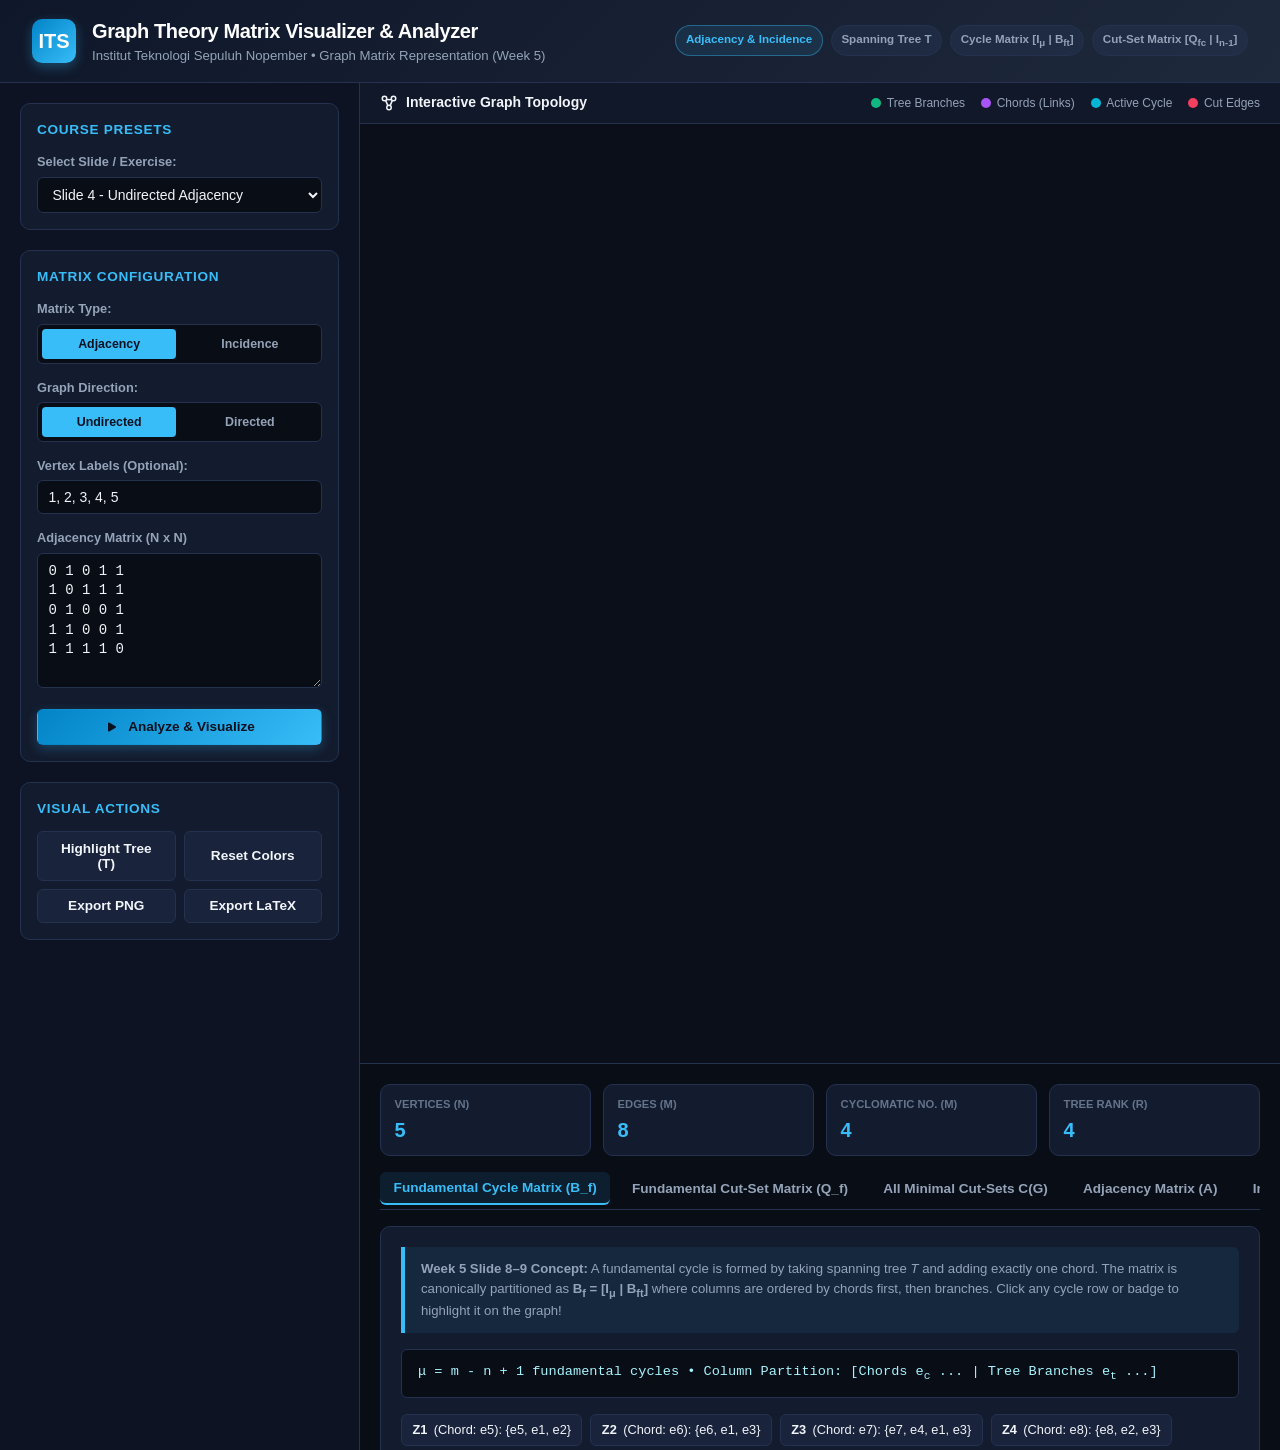
==== index.html @ 139d580d "Complete Graph Visualizer and Homework Solutions (Week 5)" ====
<!DOCTYPE html>
<html lang="en">
<head>
  <meta charset="UTF-8">
  <meta name="viewport" content="width=device-width, initial-scale=1.0">
  <title>Graph Theory Matrix Visualizer - ITS Week 5</title>
  <link rel="stylesheet" href="static/css/style.css">
  <script src="static/js/vis-network.min.js"></script>
</head>
<body>
  <header>
    <div class="brand-wrapper">
      <div class="brand-logo">ITS</div>
      <div class="brand-info">
        <h1>Graph Theory Matrix Visualizer & Analyzer</h1>
        <p>Institut Teknologi Sepuluh Nopember &bull; Graph Matrix Representation (Week 5)</p>
      </div>
    </div>
    <div class="header-badges">
      <span class="badge badge-primary">Adjacency & Incidence</span>
      <span class="badge">Spanning Tree T</span>
      <span class="badge">Cycle Matrix [I<sub>&mu;</sub> | B<sub>ft</sub>]</span>
      <span class="badge">Cut-Set Matrix [Q<sub>fc</sub> | I<sub>n-1</sub>]</span>
    </div>
  </header>

  <div class="app-container">
    <!-- Sidebar Inputs -->
    <aside class="sidebar">
      <div class="panel-section">
        <div class="panel-title">Course Presets</div>
        <div class="form-group">
          <label for="presetSelect">Select Slide / Exercise:</label>
          <select id="presetSelect">
            <option value="slide4_undirected">Slide 4 - Undirected Adjacency</option>
            <option value="slide4_directed">Slide 4 - Directed Adjacency</option>
            <option value="slide6_digraph">Slide 6 - Digraph Incidence Matrix</option>
            <option value="slide9_cycles">Slide 9 - Fundamental Cycles Example</option>
            <option value="slide10_cutsets">Slide 10 - Cut-Set Matrix G1</option>
            <option value="exercise1">Slide 12 - Exercise 1 (AI Service)</option>
            <option value="exercise2">Slide 13 - Exercise 2 (Data Centers)</option>
          </select>
        </div>
      </div>

      <div class="panel-section">
        <div class="panel-title">Matrix Configuration</div>
        
        <div class="form-group">
          <label>Matrix Type:</label>
          <div class="radio-pill-group">
            <div class="radio-pill">
              <input type="radio" id="typeAdj" name="matrixType" value="adj" checked>
              <label for="typeAdj">Adjacency</label>
            </div>
            <div class="radio-pill">
              <input type="radio" id="typeInc" name="matrixType" value="inc">
              <label for="typeInc">Incidence</label>
            </div>
          </div>
        </div>

        <div class="form-group">
          <label>Graph Direction:</label>
          <div class="radio-pill-group">
            <div class="radio-pill">
              <input type="radio" id="dirUndirected" name="graphDirected" value="false" checked>
              <label for="dirUndirected">Undirected</label>
            </div>
            <div class="radio-pill">
              <input type="radio" id="dirDirected" name="graphDirected" value="true">
              <label for="dirDirected">Directed</label>
            </div>
          </div>
        </div>

        <div class="form-group">
          <label for="vertexNamesInput">Vertex Labels (Optional):</label>
          <input type="text" id="vertexNamesInput" placeholder="v1, v2, v3, v4, v5" value="1, 2, 3, 4, 5">
        </div>

        <div class="form-group">
          <label id="matrixLabel" for="matrixInput">Adjacency Matrix (N x N):</label>
          <textarea id="matrixInput" rows="6" spellcheck="false" placeholder="0 1 0 1 1&#10;1 0 1 1 1&#10;0 1 0 0 1&#10;1 1 0 0 1&#10;1 1 1 1 0"></textarea>
        </div>

        <button id="btnAnalyze" class="btn btn-primary">
          <svg width="16" height="16" fill="currentColor" viewBox="0 0 16 16"><path d="m11.596 8.697-6.363 3.692c-.54.313-1.233-.066-1.233-.697V4.308c0-.63.692-1.01 1.233-.696l6.363 3.692a.802.802 0 0 1 0 1.393z"/></svg>
          Analyze & Visualize
        </button>
      </div>

      <div class="panel-section">
        <div class="panel-title">Visual Actions</div>
        <div class="btn-row" style="margin-bottom: 0.5rem;">
          <button id="btnToggleTree" class="btn btn-secondary">Highlight Tree (T)</button>
          <button id="btnResetView" class="btn btn-secondary">Reset Colors</button>
        </div>
        <div class="btn-row">
          <button id="btnExportPng" class="btn btn-secondary">Export PNG</button>
          <button id="btnExportLatex" class="btn btn-secondary">Export LaTeX</button>
        </div>
      </div>
    </aside>

    <!-- Main Workspace -->
    <main class="main-workspace">
      <!-- Network Visualization Area -->
      <section class="viz-section">
        <div class="viz-header">
          <div class="viz-title">
            <svg width="18" height="18" fill="none" stroke="currentColor" stroke-width="2" viewBox="0 0 24 24"><circle cx="6" cy="6" r="3"/><circle cx="18" cy="6" r="3"/><circle cx="12" cy="18" r="3"/><line x1="8.5" y1="7.5" x2="15.5" y2="7.5"/><line x1="7.5" y1="8.5" x2="10.5" y2="15.5"/><line x1="16.5" y1="8.5" x2="13.5" y2="15.5"/></svg>
            Interactive Graph Topology
          </div>
          <div class="viz-legend">
            <div class="legend-item"><span class="legend-color" style="background: #10b981;"></span> Tree Branches</div>
            <div class="legend-item"><span class="legend-color" style="background: #a855f7;"></span> Chords (Links)</div>
            <div class="legend-item"><span class="legend-color" style="background: #06b6d4;"></span> Active Cycle</div>
            <div class="legend-item"><span class="legend-color" style="background: #f43f5e;"></span> Cut Edges</div>
          </div>
        </div>

        <div class="network-canvas-wrapper">
          <div id="graphCanvas"></div>
        </div>
      </section>

      <!-- Analysis Results Area -->
      <section class="analysis-section">
        <!-- Top metrics bar -->
        <div class="metrics-bar">
          <div class="metric-card">
            <div class="metric-label">Vertices (n)</div>
            <div class="metric-val" id="metricNodes">0</div>
          </div>
          <div class="metric-card">
            <div class="metric-label">Edges (m)</div>
            <div class="metric-val" id="metricEdges">0</div>
          </div>
          <div class="metric-card">
            <div class="metric-label">Cyclomatic No. (&mu;)</div>
            <div class="metric-val" id="metricNullity">0</div>
          </div>
          <div class="metric-card">
            <div class="metric-label">Tree Rank (r)</div>
            <div class="metric-val" id="metricRank">0</div>
          </div>
        </div>

        <!-- Tab Navigation -->
        <div class="tabs-nav">
          <button class="tab-btn active" data-target="tabCycle">Fundamental Cycle Matrix (B_f)</button>
          <button class="tab-btn" data-target="tabCutset">Fundamental Cut-Set Matrix (Q_f)</button>
          <button class="tab-btn" data-target="tabAllCutsets">All Minimal Cut-Sets C(G)</button>
          <button class="tab-btn" data-target="tabAdjacency">Adjacency Matrix (A)</button>
          <button class="tab-btn" data-target="tabIncidence">Incidence Matrix (M)</button>
          <button class="tab-btn" data-target="tabExercises">Exercises Walkthrough</button>
        </div>

        <!-- Tab 1: Fundamental Cycle Matrix -->
        <div id="tabCycle" class="tab-pane active">
          <div class="info-banner">
            <strong>Week 5 Slide 8–9 Concept:</strong> A fundamental cycle is formed by taking spanning tree <em>T</em> and adding exactly one chord. 
            The matrix is canonically partitioned as <strong>B<sub>f</sub> = [I<sub>&mu;</sub> | B<sub>ft</sub>]</strong> where columns are ordered by chords first, then branches. Click any cycle row or badge to highlight it on the graph!
          </div>
          <div class="formula-box">&mu; = m - n + 1 fundamental cycles &bull; Column Partition: [Chords e<sub>c</sub> ... | Tree Branches e<sub>t</sub> ...]</div>
          <div class="list-badges" id="cycleBadges"></div>
          <div class="table-responsive" id="tableCycle"></div>
        </div>

        <!-- Tab 2: Fundamental Cut-Set Matrix -->
        <div id="tabCutset" class="tab-pane">
          <div class="info-banner">
            <strong>Week 5 Slide 10 Concept:</strong> Removing one branch from spanning tree <em>T</em> splits it into two components (V<sub>1</sub> and V<sub>2</sub>). The edges connecting V<sub>1</sub> and V<sub>2</sub> form a fundamental cut-set. 
            Canonical form: <strong>Q<sub>f</sub> = [Q<sub>fc</sub> | I<sub>n-1</sub>]</strong>. Orthogonality holds: <em>B<sub>f</sub> &bull; Q<sub>f</sub><sup>T</sup> &equiv; 0 (mod 2)</em>. Click a row to see the partition!
          </div>
          <div class="formula-box">Rank r = n - 1 fundamental cut-sets &bull; Orthogonality: Q<sub>fc</sub> = B<sub>ft</sub><sup>T</sup> (mod 2)</div>
          <div class="list-badges" id="cutsetBadges"></div>
          <div class="table-responsive" id="tableCutset"></div>
        </div>

        <!-- Tab 3: All Minimal Cut-Sets -->
        <div id="tabAllCutsets" class="tab-pane">
          <div class="info-banner">
            <strong>Week 5 Slide 10 Cut-Edge / Cut-Set Matrix C(G):</strong> Enumerates all minimal cuts whose removal disconnects the graph into two connected components (S and V\S). Matches exact slides example <em>c<sub>1</sub> ... c<sub>8</sub></em>.
          </div>
          <div class="list-badges" id="allCutsetsBadges"></div>
          <div class="table-responsive" id="tableAllCutsets"></div>
        </div>

        <!-- Tab 4: Adjacency Matrix -->
        <div id="tabAdjacency" class="tab-pane">
          <div class="info-banner">
            <strong>Adjacency Matrix A:</strong> A<sub>ij</sub> = 1 if an edge connects vertex <em>i</em> and vertex <em>j</em>, 0 otherwise (or weight w).
          </div>
          <div class="table-responsive" id="tableAdjacency"></div>
        </div>

        <!-- Tab 5: Incidence Matrix -->
        <div id="tabIncidence" class="tab-pane">
          <div class="info-banner">
            <strong>Incidence Matrix M:</strong> Rows represent vertices, columns represent edges. For digraphs: +1 when leaving, -1 when arriving.
          </div>
          <div class="table-responsive" id="tableIncidence"></div>
        </div>

        <!-- Tab 6: Exercises Walkthrough -->
        <div id="tabExercises" class="tab-pane">
          <div class="info-banner">
            <strong>Week 5 Slide 12 & 13 Exercises Complete Analytical Solutions</strong>
          </div>
          <div style="display: grid; grid-template-columns: 1fr 1fr; gap: 1.5rem;">
            <div style="background: #090d16; padding: 1rem; border-radius: var(--radius-sm); border: 1px solid var(--border-color);">
              <h3 style="color: var(--primary); margin-bottom: 0.5rem;">Slide 12: Exercise 1 (AI Service)</h3>
              <p style="font-size: 0.85rem; color: var(--text-secondary); margin-bottom: 0.75rem;">
                Architecture: A–B, B–C, B–E, C–D, C–E, D–E, D–F, E–F.<br>
                Components: A (Image Upload), B (Preprocessing), C (Object Detection), D (Tracking), E (Database), F (Dashboard).
              </p>
              <ul style="font-size: 0.85rem; padding-left: 1.25rem; line-height: 1.6; color: var(--text-secondary);">
                <li><strong>Degrees:</strong> deg(A)=1, deg(B)=3, deg(C)=3, deg(D)=3, deg(E)=4, deg(F)=2.</li>
                <li><strong>Q3:</strong> E (Database) connects directly with B, C, D, and F.</li>
                <li><strong>Q4:</strong> E has the highest number of direct connections (degree 4).</li>
                <li><strong>Q5:</strong> If link C–E is disabled, only C and E are affected directly (deg(C) drops to 2, deg(E) to 3).</li>
              </ul>
              <button class="btn btn-secondary" style="margin-top: 0.75rem;" onclick="loadPreset('exercise1')">Load Exercise 1 in Visualizer</button>
            </div>

            <div style="background: #090d16; padding: 1rem; border-radius: var(--radius-sm); border: 1px solid var(--border-color);">
              <h3 style="color: var(--primary); margin-bottom: 0.5rem;">Slide 13: Exercise 2 (Data Centers)</h3>
              <p style="font-size: 0.85rem; color: var(--text-secondary); margin-bottom: 0.75rem;">
                Vertices: V = {1, 2, 3, 4, 5}<br>
                Edges: E = {(1,2), (1,3), (2,3), (2,4), (3,5), (4,5)}
              </p>
              <ul style="font-size: 0.85rem; padding-left: 1.25rem; line-height: 1.6; color: var(--text-secondary);">
                <li><strong>Q1: Cut-Set Matrix:</strong> Graph has no single bridge cut-edge (edge connectivity &lambda;=2). All minimal cuts are size &ge; 2.</li>
                <li><strong>Q2: Critical Links:</strong> No single link failure disconnects any center. Minimal cuts isolating individual nodes are of size 2 (e.g. {(1,2),(1,3)} for node 1; {(2,4),(4,5)} for node 4; {(3,5),(4,5)} for node 5).</li>
                <li><strong>Q3: Proposed Links:</strong> Add link (1, 4) or (1, 5) to eliminate 2-edge bottlenecks and provide direct multi-path redundancy.</li>
              </ul>
              <button class="btn btn-secondary" style="margin-top: 0.75rem;" onclick="loadPreset('exercise2')">Load Exercise 2 in Visualizer</button>
            </div>
          </div>
        </div>
      </section>
    </main>
  </div>

  <!-- LaTeX Modal -->
  <div id="latexModal" class="modal">
    <div class="modal-content">
      <div class="modal-header">
        <h3 style="color: var(--primary);">Export LaTeX Matrix Code</h3>
        <button class="modal-close" onclick="closeLatexModal()">&times;</button>
      </div>
      <p style="font-size: 0.8rem; color: var(--text-secondary); margin-bottom: 0.75rem;">
        Copy and paste directly into your Overleaf / LaTeX assignment report:
      </p>
      <textarea id="latexOutput" rows="12" readonly style="font-size: 0.8rem;"></textarea>
      <button class="btn btn-primary" style="margin-top: 0.75rem;" onclick="navigator.clipboard.writeText(document.getElementById('latexOutput').value); alert('LaTeX code copied to clipboard!');">Copy to Clipboard</button>
    </div>
  </div>

  <script src="static/js/app.js"></script>
</body>
</html>
---- static/css/style.css ----
:root {
  --bg-dark: #0a0e17;
  --bg-card: #131b2e;
  --bg-card-hover: #19233c;
  --border-color: #24324f;
  --border-accent: #38bdf8;
  --text-primary: #f1f5f9;
  --text-secondary: #94a3b8;
  --text-muted: #64748b;
  --primary: #38bdf8;
  --primary-hover: #0ea5e9;
  --accent-tree: #10b981;
  --accent-chord: #a855f7;
  --accent-cut: #f43f5e;
  --accent-cycle: #06b6d4;
  --accent-gold: #f59e0b;
  --radius-sm: 6px;
  --radius-md: 10px;
  --radius-lg: 16px;
  --shadow-lg: 0 10px 25px -5px rgba(0, 0, 0, 0.5), 0 8px 10px -6px rgba(0, 0, 0, 0.4);
}

* {
  box-sizing: border-box;
  margin: 0;
  padding: 0;
}

body {
  font-family: -apple-system, BlinkMacSystemFont, "Segoe UI", Roboto, "Helvetica Neue", Arial, sans-serif;
  background-color: var(--bg-dark);
  color: var(--text-primary);
  line-height: 1.5;
  min-height: 100vh;
  display: flex;
  flex-direction: column;
}

header {
  background: linear-gradient(135deg, #0f172a 0%, #1e293b 100%);
  border-bottom: 1px solid var(--border-color);
  padding: 1rem 2rem;
  display: flex;
  justify-content: space-between;
  align-items: center;
  flex-wrap: wrap;
  gap: 1rem;
}

.brand-wrapper {
  display: flex;
  align-items: center;
  gap: 1rem;
}

.brand-logo {
  width: 44px;
  height: 44px;
  background: linear-gradient(135deg, #0284c7, #38bdf8);
  border-radius: var(--radius-md);
  display: flex;
  align-items: center;
  justify-content: center;
  font-weight: 800;
  font-size: 1.25rem;
  color: #fff;
  box-shadow: 0 4px 12px rgba(56, 189, 248, 0.3);
}

.brand-info h1 {
  font-size: 1.25rem;
  font-weight: 700;
  letter-spacing: -0.02em;
  color: #fff;
}

.brand-info p {
  font-size: 0.825rem;
  color: var(--text-secondary);
}

.header-badges {
  display: flex;
  gap: 0.5rem;
  flex-wrap: wrap;
}

.badge {
  font-size: 0.725rem;
  padding: 0.25rem 0.6rem;
  border-radius: 9999px;
  font-weight: 600;
  border: 1px solid var(--border-color);
  background: rgba(36, 50, 79, 0.5);
  color: var(--text-secondary);
}

.badge-primary {
  border-color: rgba(56, 189, 248, 0.4);
  background: rgba(56, 189, 248, 0.1);
  color: var(--primary);
}

.app-container {
  display: grid;
  grid-template-columns: 360px 1fr;
  flex: 1;
  overflow: hidden;
  height: calc(100vh - 73px);
}

@media (max-width: 1024px) {
  .app-container {
    grid-template-columns: 1fr;
    height: auto;
    overflow: auto;
  }
}

/* Sidebar Styles */
.sidebar {
  background-color: #0d1322;
  border-right: 1px solid var(--border-color);
  overflow-y: auto;
  padding: 1.25rem;
  display: flex;
  flex-direction: column;
  gap: 1.25rem;
}

.panel-section {
  background: var(--bg-card);
  border: 1px solid var(--border-color);
  border-radius: var(--radius-md);
  padding: 1rem;
}

.panel-title {
  font-size: 0.85rem;
  font-weight: 700;
  text-transform: uppercase;
  letter-spacing: 0.05em;
  color: var(--primary);
  margin-bottom: 0.75rem;
  display: flex;
  align-items: center;
  justify-content: space-between;
}

.form-group {
  margin-bottom: 0.85rem;
}

.form-group:last-child {
  margin-bottom: 0;
}

.form-group label {
  display: block;
  font-size: 0.8rem;
  font-weight: 600;
  color: var(--text-secondary);
  margin-bottom: 0.35rem;
}

select, textarea, input[type="text"] {
  width: 100%;
  background-color: #090d16;
  border: 1px solid var(--border-color);
  color: var(--text-primary);
  border-radius: var(--radius-sm);
  padding: 0.5rem 0.65rem;
  font-size: 0.875rem;
  font-family: inherit;
  transition: border-color 0.15s ease;
}

textarea {
  font-family: ui-monospace, SFMono-Regular, Menlo, Monaco, Consolas, "Liberation Mono", monospace;
  resize: vertical;
  min-height: 110px;
  line-height: 1.4;
}

select:focus, textarea:focus, input[type="text"]:focus {
  outline: none;
  border-color: var(--primary);
}

.radio-pill-group {
  display: grid;
  grid-template-columns: 1fr 1fr;
  gap: 0.4rem;
  background: #090d16;
  padding: 0.25rem;
  border-radius: var(--radius-sm);
  border: 1px solid var(--border-color);
}

.radio-pill {
  position: relative;
  text-align: center;
}

.radio-pill input {
  position: absolute;
  opacity: 0;
  cursor: pointer;
  height: 0;
  width: 0;
}

.radio-pill label {
  display: block;
  padding: 0.35rem 0.5rem;
  font-size: 0.775rem;
  font-weight: 600;
  border-radius: 4px;
  cursor: pointer;
  color: var(--text-secondary);
  transition: all 0.2s;
  margin-bottom: 0;
}

.radio-pill input:checked + label {
  background-color: var(--primary);
  color: #0b1120;
}

.btn-row {
  display: flex;
  gap: 0.5rem;
}

.btn {
  display: inline-flex;
  align-items: center;
  justify-content: center;
  gap: 0.5rem;
  font-size: 0.85rem;
  font-weight: 600;
  padding: 0.55rem 1rem;
  border-radius: var(--radius-sm);
  border: 1px solid transparent;
  cursor: pointer;
  transition: all 0.2s ease;
  width: 100%;
}

.btn-primary {
  background: linear-gradient(135deg, #0284c7 0%, #38bdf8 100%);
  color: #0b1120;
  font-weight: 700;
  box-shadow: 0 4px 12px rgba(56, 189, 248, 0.25);
}

.btn-primary:hover {
  background: linear-gradient(135deg, #0369a1 0%, #0ea5e9 100%);
}

.btn-secondary {
  background: #19233c;
  border-color: var(--border-color);
  color: var(--text-primary);
}

.btn-secondary:hover {
  background: #24324f;
}

/* Main Content Area */
.main-workspace {
  display: flex;
  flex-direction: column;
  height: 100%;
  overflow-y: auto;
  background-color: #090d16;
}

/* Visualization Panel */
.viz-section {
  position: relative;
  height: 48%;
  min-height: 380px;
  background-color: #0b0f19;
  border-bottom: 1px solid var(--border-color);
  display: flex;
  flex-direction: column;
}

.viz-header {
  padding: 0.6rem 1.25rem;
  background: rgba(19, 27, 46, 0.85);
  backdrop-filter: blur(8px);
  border-bottom: 1px solid var(--border-color);
  display: flex;
  justify-content: space-between;
  align-items: center;
  z-index: 10;
}

.viz-title {
  font-size: 0.875rem;
  font-weight: 700;
  display: flex;
  align-items: center;
  gap: 0.5rem;
}

.viz-legend {
  display: flex;
  gap: 1rem;
  font-size: 0.75rem;
  color: var(--text-secondary);
}

.legend-item {
  display: flex;
  align-items: center;
  gap: 0.35rem;
}

.legend-color {
  width: 10px;
  height: 10px;
  border-radius: 50%;
}

.network-canvas-wrapper {
  flex: 1;
  position: relative;
  width: 100%;
  height: 100%;
}

#graphCanvas {
  width: 100%;
  height: 100%;
}

.canvas-controls {
  position: absolute;
  bottom: 15px;
  right: 15px;
  display: flex;
  gap: 0.35rem;
  z-index: 10;
}

.ctrl-btn {
  background: rgba(19, 27, 46, 0.9);
  border: 1px solid var(--border-color);
  color: var(--text-primary);
  width: 32px;
  height: 32px;
  border-radius: var(--radius-sm);
  display: flex;
  align-items: center;
  justify-content: center;
  cursor: pointer;
  font-size: 0.9rem;
  transition: all 0.2s;
}

.ctrl-btn:hover {
  background: var(--primary);
  color: #0b1120;
}

/* Results & Analysis Tabs Section */
.analysis-section {
  flex: 1;
  padding: 1.25rem;
  display: flex;
  flex-direction: column;
  gap: 1rem;
}

.metrics-bar {
  display: grid;
  grid-template-columns: repeat(auto-fit, minmax(130px, 1fr));
  gap: 0.75rem;
}

.metric-card {
  background: var(--bg-card);
  border: 1px solid var(--border-color);
  border-radius: var(--radius-md);
  padding: 0.65rem 0.85rem;
}

.metric-label {
  font-size: 0.7rem;
  font-weight: 600;
  color: var(--text-muted);
  text-transform: uppercase;
}

.metric-val {
  font-size: 1.25rem;
  font-weight: 700;
  color: var(--primary);
  margin-top: 0.15rem;
}

.tabs-nav {
  display: flex;
  gap: 0.5rem;
  border-bottom: 1px solid var(--border-color);
  padding-bottom: 0.25rem;
  overflow-x: auto;
}

.tab-btn {
  background: transparent;
  border: none;
  color: var(--text-secondary);
  font-size: 0.85rem;
  font-weight: 600;
  padding: 0.5rem 0.85rem;
  border-radius: var(--radius-sm);
  cursor: pointer;
  transition: all 0.2s ease;
  white-space: nowrap;
}

.tab-btn:hover {
  color: var(--text-primary);
  background: rgba(255, 255, 255, 0.05);
}

.tab-btn.active {
  color: var(--primary);
  background: rgba(56, 189, 248, 0.1);
  border-bottom: 2px solid var(--primary);
}

.tab-pane {
  display: none;
  background: var(--bg-card);
  border: 1px solid var(--border-color);
  border-radius: var(--radius-md);
  padding: 1.25rem;
}

.tab-pane.active {
  display: block;
}

/* Matrix Table Styling */
.table-responsive {
  overflow-x: auto;
  margin: 1rem 0;
  border-radius: var(--radius-sm);
  border: 1px solid var(--border-color);
}

.matrix-table {
  width: 100%;
  border-collapse: collapse;
  font-family: ui-monospace, SFMono-Regular, Menlo, Monaco, Consolas, monospace;
  font-size: 0.825rem;
  text-align: center;
}

.matrix-table th, .matrix-table td {
  padding: 0.5rem 0.75rem;
  border: 1px solid var(--border-color);
}

.matrix-table th {
  background-color: #0b1120;
  color: var(--text-secondary);
  font-weight: 700;
}

.matrix-table th.row-header {
  background-color: #0e1629;
  color: var(--primary);
  font-weight: 700;
  text-align: left;
}

.matrix-table td.val-1 {
  background-color: rgba(56, 189, 248, 0.15);
  color: #38bdf8;
  font-weight: 700;
}

.matrix-table td.val-neg1 {
  background-color: rgba(244, 63, 94, 0.15);
  color: #f43f5e;
  font-weight: 700;
}

.matrix-table td.val-0 {
  color: var(--text-muted);
}

.interactive-row {
  cursor: pointer;
  transition: background-color 0.15s ease;
}

.interactive-row:hover {
  background-color: rgba(56, 189, 248, 0.1) !important;
}

.interactive-row.highlighted {
  background-color: rgba(16, 185, 129, 0.2) !important;
  outline: 1px solid var(--accent-tree);
}

.info-banner {
  background: rgba(56, 189, 248, 0.08);
  border-left: 4px solid var(--primary);
  padding: 0.75rem 1rem;
  border-radius: 0 var(--radius-sm) var(--radius-sm) 0;
  font-size: 0.825rem;
  color: var(--text-secondary);
  margin-bottom: 1rem;
}

.formula-box {
  background: #090d16;
  border: 1px solid var(--border-color);
  padding: 0.75rem 1rem;
  border-radius: var(--radius-sm);
  font-family: ui-monospace, monospace;
  font-size: 0.85rem;
  color: #a5f3fc;
  margin: 0.5rem 0 1rem;
}

.list-badges {
  display: flex;
  flex-wrap: wrap;
  gap: 0.5rem;
  margin: 0.75rem 0;
}

.list-item-badge {
  background: #19233c;
  border: 1px solid var(--border-color);
  padding: 0.35rem 0.65rem;
  border-radius: var(--radius-sm);
  font-size: 0.8rem;
  cursor: pointer;
  display: flex;
  align-items: center;
  gap: 0.4rem;
  transition: all 0.2s;
}

.list-item-badge:hover {
  border-color: var(--primary);
  background: #24324f;
}

.list-item-badge.active-badge {
  background: rgba(6, 182, 212, 0.2);
  border-color: var(--accent-cycle);
  color: #67e8f9;
}

.modal {
  display: none;
  position: fixed;
  z-index: 1000;
  left: 0;
  top: 0;
  width: 100%;
  height: 100%;
  background: rgba(0, 0, 0, 0.75);
  backdrop-filter: blur(4px);
  align-items: center;
  justify-content: center;
}

.modal.open {
  display: flex;
}

.modal-content {
  background: var(--bg-card);
  border: 1px solid var(--border-color);
  border-radius: var(--radius-md);
  padding: 1.5rem;
  max-width: 600px;
  width: 90%;
  max-height: 85vh;
  overflow-y: auto;
  box-shadow: var(--shadow-lg);
}

.modal-header {
  display: flex;
  justify-content: space-between;
  align-items: center;
  margin-bottom: 1rem;
}

.modal-close {
  background: none;
  border: none;
  color: var(--text-muted);
  font-size: 1.5rem;
  cursor: pointer;
}
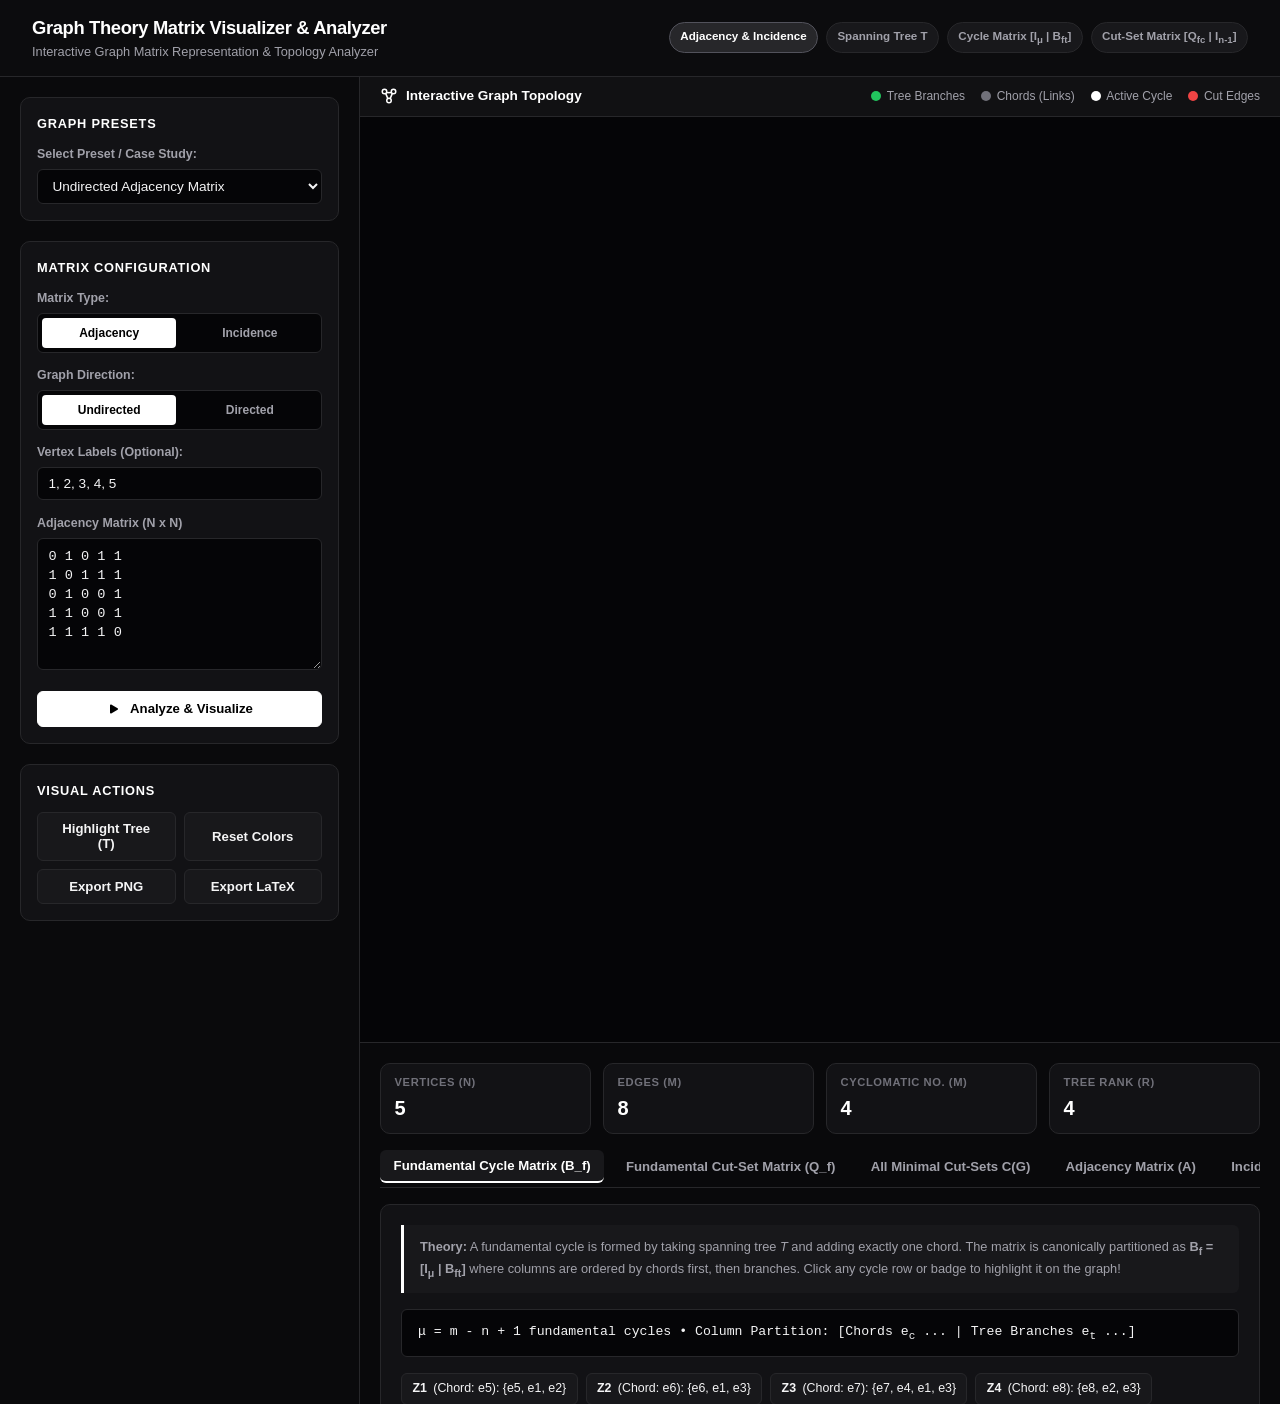
==== commit 0a4cb143: "Update theme to pure black monochrome and remove university branding" ====
--- a/index.html
+++ b/index.html
@@ -3,17 +3,16 @@
 <head>
   <meta charset="UTF-8">
   <meta name="viewport" content="width=device-width, initial-scale=1.0">
-  <title>Graph Theory Matrix Visualizer - ITS Week 5</title>
+  <title>Graph Theory Matrix Visualizer</title>
   <link rel="stylesheet" href="static/css/style.css">
   <script src="static/js/vis-network.min.js"></script>
 </head>
 <body>
   <header>
     <div class="brand-wrapper">
-      <div class="brand-logo">ITS</div>
       <div class="brand-info">
         <h1>Graph Theory Matrix Visualizer & Analyzer</h1>
-        <p>Institut Teknologi Sepuluh Nopember &bull; Graph Matrix Representation (Week 5)</p>
+        <p>Interactive Graph Matrix Representation & Topology Analyzer</p>
       </div>
     </div>
     <div class="header-badges">
@@ -28,17 +27,17 @@
     <!-- Sidebar Inputs -->
     <aside class="sidebar">
       <div class="panel-section">
-        <div class="panel-title">Course Presets</div>
-        <div class="form-group">
-          <label for="presetSelect">Select Slide / Exercise:</label>
+        <div class="panel-title">Graph Presets</div>
+        <div class="form-group">
+          <label for="presetSelect">Select Preset / Case Study:</label>
           <select id="presetSelect">
-            <option value="slide4_undirected">Slide 4 - Undirected Adjacency</option>
-            <option value="slide4_directed">Slide 4 - Directed Adjacency</option>
-            <option value="slide6_digraph">Slide 6 - Digraph Incidence Matrix</option>
-            <option value="slide9_cycles">Slide 9 - Fundamental Cycles Example</option>
-            <option value="slide10_cutsets">Slide 10 - Cut-Set Matrix G1</option>
-            <option value="exercise1">Slide 12 - Exercise 1 (AI Service)</option>
-            <option value="exercise2">Slide 13 - Exercise 2 (Data Centers)</option>
+            <option value="slide4_undirected">Undirected Adjacency Matrix</option>
+            <option value="slide4_directed">Directed Adjacency Matrix</option>
+            <option value="slide6_digraph">Digraph Incidence Matrix</option>
+            <option value="slide9_cycles">Fundamental Cycles Model</option>
+            <option value="slide10_cutsets">Cut-Set Matrix G1 Model</option>
+            <option value="exercise1">Case Study 1: AI Service Architecture</option>
+            <option value="exercise2">Case Study 2: Data Centers Network</option>
           </select>
         </div>
       </div>
@@ -113,10 +112,10 @@
             Interactive Graph Topology
           </div>
           <div class="viz-legend">
-            <div class="legend-item"><span class="legend-color" style="background: #10b981;"></span> Tree Branches</div>
-            <div class="legend-item"><span class="legend-color" style="background: #a855f7;"></span> Chords (Links)</div>
-            <div class="legend-item"><span class="legend-color" style="background: #06b6d4;"></span> Active Cycle</div>
-            <div class="legend-item"><span class="legend-color" style="background: #f43f5e;"></span> Cut Edges</div>
+            <div class="legend-item"><span class="legend-color" style="background: #22c55e;"></span> Tree Branches</div>
+            <div class="legend-item"><span class="legend-color" style="background: #71717a;"></span> Chords (Links)</div>
+            <div class="legend-item"><span class="legend-color" style="background: #ffffff;"></span> Active Cycle</div>
+            <div class="legend-item"><span class="legend-color" style="background: #ef4444;"></span> Cut Edges</div>
           </div>
         </div>
 
@@ -154,13 +153,13 @@
           <button class="tab-btn" data-target="tabAllCutsets">All Minimal Cut-Sets C(G)</button>
           <button class="tab-btn" data-target="tabAdjacency">Adjacency Matrix (A)</button>
           <button class="tab-btn" data-target="tabIncidence">Incidence Matrix (M)</button>
-          <button class="tab-btn" data-target="tabExercises">Exercises Walkthrough</button>
+          <button class="tab-btn" data-target="tabExercises">Case Studies Walkthrough</button>
         </div>
 
         <!-- Tab 1: Fundamental Cycle Matrix -->
         <div id="tabCycle" class="tab-pane active">
           <div class="info-banner">
-            <strong>Week 5 Slide 8–9 Concept:</strong> A fundamental cycle is formed by taking spanning tree <em>T</em> and adding exactly one chord. 
+            <strong>Theory:</strong> A fundamental cycle is formed by taking spanning tree <em>T</em> and adding exactly one chord. 
             The matrix is canonically partitioned as <strong>B<sub>f</sub> = [I<sub>&mu;</sub> | B<sub>ft</sub>]</strong> where columns are ordered by chords first, then branches. Click any cycle row or badge to highlight it on the graph!
           </div>
           <div class="formula-box">&mu; = m - n + 1 fundamental cycles &bull; Column Partition: [Chords e<sub>c</sub> ... | Tree Branches e<sub>t</sub> ...]</div>
@@ -171,7 +170,7 @@
         <!-- Tab 2: Fundamental Cut-Set Matrix -->
         <div id="tabCutset" class="tab-pane">
           <div class="info-banner">
-            <strong>Week 5 Slide 10 Concept:</strong> Removing one branch from spanning tree <em>T</em> splits it into two components (V<sub>1</sub> and V<sub>2</sub>). The edges connecting V<sub>1</sub> and V<sub>2</sub> form a fundamental cut-set. 
+            <strong>Theory:</strong> Removing one branch from spanning tree <em>T</em> splits it into two components (V<sub>1</sub> and V<sub>2</sub>). The edges connecting V<sub>1</sub> and V<sub>2</sub> form a fundamental cut-set. 
             Canonical form: <strong>Q<sub>f</sub> = [Q<sub>fc</sub> | I<sub>n-1</sub>]</strong>. Orthogonality holds: <em>B<sub>f</sub> &bull; Q<sub>f</sub><sup>T</sup> &equiv; 0 (mod 2)</em>. Click a row to see the partition!
           </div>
           <div class="formula-box">Rank r = n - 1 fundamental cut-sets &bull; Orthogonality: Q<sub>fc</sub> = B<sub>ft</sub><sup>T</sup> (mod 2)</div>
@@ -182,7 +181,7 @@
         <!-- Tab 3: All Minimal Cut-Sets -->
         <div id="tabAllCutsets" class="tab-pane">
           <div class="info-banner">
-            <strong>Week 5 Slide 10 Cut-Edge / Cut-Set Matrix C(G):</strong> Enumerates all minimal cuts whose removal disconnects the graph into two connected components (S and V\S). Matches exact slides example <em>c<sub>1</sub> ... c<sub>8</sub></em>.
+            <strong>Cut-Edge / Cut-Set Matrix C(G):</strong> Enumerates all minimal cuts whose removal disconnects the graph into two connected components (S and V\S). Matches standard cut-sets <em>c<sub>1</sub> ... c<sub>8</sub></em>.
           </div>
           <div class="list-badges" id="allCutsetsBadges"></div>
           <div class="table-responsive" id="tableAllCutsets"></div>
@@ -207,36 +206,36 @@
         <!-- Tab 6: Exercises Walkthrough -->
         <div id="tabExercises" class="tab-pane">
           <div class="info-banner">
-            <strong>Week 5 Slide 12 & 13 Exercises Complete Analytical Solutions</strong>
+            <strong>Analytical Graph Topology Case Studies Solutions</strong>
           </div>
           <div style="display: grid; grid-template-columns: 1fr 1fr; gap: 1.5rem;">
-            <div style="background: #090d16; padding: 1rem; border-radius: var(--radius-sm); border: 1px solid var(--border-color);">
-              <h3 style="color: var(--primary); margin-bottom: 0.5rem;">Slide 12: Exercise 1 (AI Service)</h3>
-              <p style="font-size: 0.85rem; color: var(--text-secondary); margin-bottom: 0.75rem;">
+            <div style="background: var(--bg-input); padding: 1rem; border-radius: var(--radius-sm); border: 1px solid var(--border-color);">
+              <h3 style="color: #ffffff; margin-bottom: 0.5rem;">Case Study 1: AI Service Architecture</h3>
+              <p style="font-size: 0.825rem; color: var(--text-secondary); margin-bottom: 0.75rem;">
                 Architecture: A–B, B–C, B–E, C–D, C–E, D–E, D–F, E–F.<br>
                 Components: A (Image Upload), B (Preprocessing), C (Object Detection), D (Tracking), E (Database), F (Dashboard).
               </p>
-              <ul style="font-size: 0.85rem; padding-left: 1.25rem; line-height: 1.6; color: var(--text-secondary);">
+              <ul style="font-size: 0.825rem; padding-left: 1.25rem; line-height: 1.6; color: var(--text-secondary);">
                 <li><strong>Degrees:</strong> deg(A)=1, deg(B)=3, deg(C)=3, deg(D)=3, deg(E)=4, deg(F)=2.</li>
-                <li><strong>Q3:</strong> E (Database) connects directly with B, C, D, and F.</li>
-                <li><strong>Q4:</strong> E has the highest number of direct connections (degree 4).</li>
-                <li><strong>Q5:</strong> If link C–E is disabled, only C and E are affected directly (deg(C) drops to 2, deg(E) to 3).</li>
+                <li><strong>Direct Connections:</strong> E (Database) connects directly with B, C, D, and F.</li>
+                <li><strong>Max Degree:</strong> E has the highest number of direct connections (degree 4).</li>
+                <li><strong>Failure Impact:</strong> If link C–E is disabled, only C and E are affected directly (deg(C) drops to 2, deg(E) to 3).</li>
               </ul>
-              <button class="btn btn-secondary" style="margin-top: 0.75rem;" onclick="loadPreset('exercise1')">Load Exercise 1 in Visualizer</button>
-            </div>
-
-            <div style="background: #090d16; padding: 1rem; border-radius: var(--radius-sm); border: 1px solid var(--border-color);">
-              <h3 style="color: var(--primary); margin-bottom: 0.5rem;">Slide 13: Exercise 2 (Data Centers)</h3>
-              <p style="font-size: 0.85rem; color: var(--text-secondary); margin-bottom: 0.75rem;">
+              <button class="btn btn-secondary" style="margin-top: 0.75rem;" onclick="loadPreset('exercise1')">Load Case Study 1 in Visualizer</button>
+            </div>
+
+            <div style="background: var(--bg-input); padding: 1rem; border-radius: var(--radius-sm); border: 1px solid var(--border-color);">
+              <h3 style="color: #ffffff; margin-bottom: 0.5rem;">Case Study 2: Data Centers Network</h3>
+              <p style="font-size: 0.825rem; color: var(--text-secondary); margin-bottom: 0.75rem;">
                 Vertices: V = {1, 2, 3, 4, 5}<br>
                 Edges: E = {(1,2), (1,3), (2,3), (2,4), (3,5), (4,5)}
               </p>
-              <ul style="font-size: 0.85rem; padding-left: 1.25rem; line-height: 1.6; color: var(--text-secondary);">
-                <li><strong>Q1: Cut-Set Matrix:</strong> Graph has no single bridge cut-edge (edge connectivity &lambda;=2). All minimal cuts are size &ge; 2.</li>
-                <li><strong>Q2: Critical Links:</strong> No single link failure disconnects any center. Minimal cuts isolating individual nodes are of size 2 (e.g. {(1,2),(1,3)} for node 1; {(2,4),(4,5)} for node 4; {(3,5),(4,5)} for node 5).</li>
-                <li><strong>Q3: Proposed Links:</strong> Add link (1, 4) or (1, 5) to eliminate 2-edge bottlenecks and provide direct multi-path redundancy.</li>
+              <ul style="font-size: 0.825rem; padding-left: 1.25rem; line-height: 1.6; color: var(--text-secondary);">
+                <li><strong>Cut-Set Matrix:</strong> Graph has no single bridge cut-edge (edge connectivity &lambda;=2). All minimal cuts are size &ge; 2.</li>
+                <li><strong>Critical Links:</strong> No single link failure disconnects any center. Minimal cuts isolating individual nodes are of size 2 (e.g. {(1,2),(1,3)} for node 1; {(2,4),(4,5)} for node 4; {(3,5),(4,5)} for node 5).</li>
+                <li><strong>Proposed Links:</strong> Add link (1, 4) or (1, 5) to eliminate 2-edge bottlenecks and provide direct multi-path redundancy.</li>
               </ul>
-              <button class="btn btn-secondary" style="margin-top: 0.75rem;" onclick="loadPreset('exercise2')">Load Exercise 2 in Visualizer</button>
+              <button class="btn btn-secondary" style="margin-top: 0.75rem;" onclick="loadPreset('exercise2')">Load Case Study 2 in Visualizer</button>
             </div>
           </div>
         </div>
@@ -248,11 +247,11 @@
   <div id="latexModal" class="modal">
     <div class="modal-content">
       <div class="modal-header">
-        <h3 style="color: var(--primary);">Export LaTeX Matrix Code</h3>
+        <h3 style="color: #ffffff;">Export LaTeX Matrix Code</h3>
         <button class="modal-close" onclick="closeLatexModal()">&times;</button>
       </div>
       <p style="font-size: 0.8rem; color: var(--text-secondary); margin-bottom: 0.75rem;">
-        Copy and paste directly into your Overleaf / LaTeX assignment report:
+        Copy and paste directly into your report:
       </p>
       <textarea id="latexOutput" rows="12" readonly style="font-size: 0.8rem;"></textarea>
       <button class="btn btn-primary" style="margin-top: 0.75rem;" onclick="navigator.clipboard.writeText(document.getElementById('latexOutput').value); alert('LaTeX code copied to clipboard!');">Copy to Clipboard</button>
--- a/static/css/style.css
+++ b/static/css/style.css
@@ -1,23 +1,26 @@
 :root {
-  --bg-dark: #0a0e17;
-  --bg-card: #131b2e;
-  --bg-card-hover: #19233c;
-  --border-color: #24324f;
-  --border-accent: #38bdf8;
-  --text-primary: #f1f5f9;
-  --text-secondary: #94a3b8;
-  --text-muted: #64748b;
-  --primary: #38bdf8;
-  --primary-hover: #0ea5e9;
-  --accent-tree: #10b981;
-  --accent-chord: #a855f7;
-  --accent-cut: #f43f5e;
-  --accent-cycle: #06b6d4;
-  --accent-gold: #f59e0b;
+  --bg-dark: #000000;
+  --bg-workspace: #09090b;
+  --bg-card: #121215;
+  --bg-card-hover: #18181b;
+  --bg-input: #050507;
+  --border-color: #27272a;
+  --border-subtle: #1e1e22;
+  --border-accent: #52525b;
+  --text-primary: #f4f4f5;
+  --text-secondary: #a1a1aa;
+  --text-muted: #71717a;
+  --primary: #ffffff;
+  --primary-hover: #e4e4e7;
+  --primary-text: #000000;
+  --accent-tree: #22c55e;
+  --accent-chord: #a1a1aa;
+  --accent-cut: #ef4444;
+  --accent-cycle: #e4e4e7;
   --radius-sm: 6px;
   --radius-md: 10px;
-  --radius-lg: 16px;
-  --shadow-lg: 0 10px 25px -5px rgba(0, 0, 0, 0.5), 0 8px 10px -6px rgba(0, 0, 0, 0.4);
+  --radius-lg: 14px;
+  --shadow-lg: 0 10px 30px rgba(0, 0, 0, 0.8);
 }
 
 * {
@@ -37,9 +40,9 @@
 }
 
 header {
-  background: linear-gradient(135deg, #0f172a 0%, #1e293b 100%);
+  background-color: #0c0c0e;
   border-bottom: 1px solid var(--border-color);
-  padding: 1rem 2rem;
+  padding: 0.9rem 2rem;
   display: flex;
   justify-content: space-between;
   align-items: center;
@@ -50,32 +53,18 @@
 .brand-wrapper {
   display: flex;
   align-items: center;
-  gap: 1rem;
-}
-
-.brand-logo {
-  width: 44px;
-  height: 44px;
-  background: linear-gradient(135deg, #0284c7, #38bdf8);
-  border-radius: var(--radius-md);
-  display: flex;
-  align-items: center;
-  justify-content: center;
-  font-weight: 800;
-  font-size: 1.25rem;
-  color: #fff;
-  box-shadow: 0 4px 12px rgba(56, 189, 248, 0.3);
+  gap: 0.75rem;
 }
 
 .brand-info h1 {
-  font-size: 1.25rem;
+  font-size: 1.15rem;
   font-weight: 700;
   letter-spacing: -0.02em;
-  color: #fff;
+  color: #ffffff;
 }
 
 .brand-info p {
-  font-size: 0.825rem;
+  font-size: 0.8rem;
   color: var(--text-secondary);
 }
 
@@ -87,18 +76,18 @@
 
 .badge {
   font-size: 0.725rem;
-  padding: 0.25rem 0.6rem;
+  padding: 0.25rem 0.65rem;
   border-radius: 9999px;
   font-weight: 600;
   border: 1px solid var(--border-color);
-  background: rgba(36, 50, 79, 0.5);
+  background: #18181b;
   color: var(--text-secondary);
 }
 
 .badge-primary {
-  border-color: rgba(56, 189, 248, 0.4);
-  background: rgba(56, 189, 248, 0.1);
-  color: var(--primary);
+  border-color: #52525b;
+  background: #27272a;
+  color: #ffffff;
 }
 
 .app-container {
@@ -106,7 +95,7 @@
   grid-template-columns: 360px 1fr;
   flex: 1;
   overflow: hidden;
-  height: calc(100vh - 73px);
+  height: calc(100vh - 67px);
 }
 
 @media (max-width: 1024px) {
@@ -119,7 +108,7 @@
 
 /* Sidebar Styles */
 .sidebar {
-  background-color: #0d1322;
+  background-color: #0a0a0c;
   border-right: 1px solid var(--border-color);
   overflow-y: auto;
   padding: 1.25rem;
@@ -136,11 +125,11 @@
 }
 
 .panel-title {
-  font-size: 0.85rem;
+  font-size: 0.8rem;
   font-weight: 700;
   text-transform: uppercase;
-  letter-spacing: 0.05em;
-  color: var(--primary);
+  letter-spacing: 0.06em;
+  color: #ffffff;
   margin-bottom: 0.75rem;
   display: flex;
   align-items: center;
@@ -157,7 +146,7 @@
 
 .form-group label {
   display: block;
-  font-size: 0.8rem;
+  font-size: 0.775rem;
   font-weight: 600;
   color: var(--text-secondary);
   margin-bottom: 0.35rem;
@@ -165,14 +154,14 @@
 
 select, textarea, input[type="text"] {
   width: 100%;
-  background-color: #090d16;
+  background-color: var(--bg-input);
   border: 1px solid var(--border-color);
   color: var(--text-primary);
   border-radius: var(--radius-sm);
   padding: 0.5rem 0.65rem;
-  font-size: 0.875rem;
+  font-size: 0.85rem;
   font-family: inherit;
-  transition: border-color 0.15s ease;
+  transition: border-color 0.15s ease, background-color 0.15s ease;
 }
 
 textarea {
@@ -184,14 +173,14 @@
 
 select:focus, textarea:focus, input[type="text"]:focus {
   outline: none;
-  border-color: var(--primary);
+  border-color: #ffffff;
 }
 
 .radio-pill-group {
   display: grid;
   grid-template-columns: 1fr 1fr;
   gap: 0.4rem;
-  background: #090d16;
+  background: var(--bg-input);
   padding: 0.25rem;
   border-radius: var(--radius-sm);
   border: 1px solid var(--border-color);
@@ -213,18 +202,19 @@
 .radio-pill label {
   display: block;
   padding: 0.35rem 0.5rem;
-  font-size: 0.775rem;
+  font-size: 0.75rem;
   font-weight: 600;
   border-radius: 4px;
   cursor: pointer;
   color: var(--text-secondary);
-  transition: all 0.2s;
+  transition: all 0.15s ease;
   margin-bottom: 0;
 }
 
 .radio-pill input:checked + label {
-  background-color: var(--primary);
-  color: #0b1120;
+  background-color: #ffffff;
+  color: #000000;
+  font-weight: 700;
 }
 
 .btn-row {
@@ -237,35 +227,43 @@
   align-items: center;
   justify-content: center;
   gap: 0.5rem;
-  font-size: 0.85rem;
+  font-size: 0.825rem;
   font-weight: 600;
   padding: 0.55rem 1rem;
   border-radius: var(--radius-sm);
   border: 1px solid transparent;
   cursor: pointer;
-  transition: all 0.2s ease;
+  transition: all 0.15s ease;
   width: 100%;
 }
 
 .btn-primary {
-  background: linear-gradient(135deg, #0284c7 0%, #38bdf8 100%);
-  color: #0b1120;
-  font-weight: 700;
-  box-shadow: 0 4px 12px rgba(56, 189, 248, 0.25);
+  background: #ffffff;
+  color: #000000;
+  font-weight: 700;
+  border: 1px solid #ffffff;
 }
 
 .btn-primary:hover {
-  background: linear-gradient(135deg, #0369a1 0%, #0ea5e9 100%);
+  background: #e4e4e7;
+  border-color: #e4e4e7;
 }
 
 .btn-secondary {
-  background: #19233c;
+  background: #18181b;
   border-color: var(--border-color);
   color: var(--text-primary);
 }
 
 .btn-secondary:hover {
-  background: #24324f;
+  background: #27272a;
+  border-color: #3f3f46;
+}
+
+.btn-active {
+  background: #27272a !important;
+  border-color: #ffffff !important;
+  color: #ffffff !important;
 }
 
 /* Main Content Area */
@@ -274,7 +272,7 @@
   flex-direction: column;
   height: 100%;
   overflow-y: auto;
-  background-color: #090d16;
+  background-color: var(--bg-workspace);
 }
 
 /* Visualization Panel */
@@ -282,7 +280,7 @@
   position: relative;
   height: 48%;
   min-height: 380px;
-  background-color: #0b0f19;
+  background-color: #050507;
   border-bottom: 1px solid var(--border-color);
   display: flex;
   flex-direction: column;
@@ -290,7 +288,7 @@
 
 .viz-header {
   padding: 0.6rem 1.25rem;
-  background: rgba(19, 27, 46, 0.85);
+  background: rgba(18, 18, 21, 0.95);
   backdrop-filter: blur(8px);
   border-bottom: 1px solid var(--border-color);
   display: flex;
@@ -300,11 +298,12 @@
 }
 
 .viz-title {
-  font-size: 0.875rem;
+  font-size: 0.85rem;
   font-weight: 700;
   display: flex;
   align-items: center;
   gap: 0.5rem;
+  color: #ffffff;
 }
 
 .viz-legend {
@@ -348,7 +347,7 @@
 }
 
 .ctrl-btn {
-  background: rgba(19, 27, 46, 0.9);
+  background: rgba(18, 18, 21, 0.9);
   border: 1px solid var(--border-color);
   color: var(--text-primary);
   width: 32px;
@@ -358,13 +357,13 @@
   align-items: center;
   justify-content: center;
   cursor: pointer;
-  font-size: 0.9rem;
-  transition: all 0.2s;
+  font-size: 0.85rem;
+  transition: all 0.15s ease;
 }
 
 .ctrl-btn:hover {
-  background: var(--primary);
-  color: #0b1120;
+  background: #ffffff;
+  color: #000000;
 }
 
 /* Results & Analysis Tabs Section */
@@ -394,12 +393,13 @@
   font-weight: 600;
   color: var(--text-muted);
   text-transform: uppercase;
+  letter-spacing: 0.05em;
 }
 
 .metric-val {
   font-size: 1.25rem;
   font-weight: 700;
-  color: var(--primary);
+  color: #ffffff;
   margin-top: 0.15rem;
 }
 
@@ -415,12 +415,12 @@
   background: transparent;
   border: none;
   color: var(--text-secondary);
-  font-size: 0.85rem;
+  font-size: 0.825rem;
   font-weight: 600;
   padding: 0.5rem 0.85rem;
   border-radius: var(--radius-sm);
   cursor: pointer;
-  transition: all 0.2s ease;
+  transition: all 0.15s ease;
   white-space: nowrap;
 }
 
@@ -430,9 +430,9 @@
 }
 
 .tab-btn.active {
-  color: var(--primary);
-  background: rgba(56, 189, 248, 0.1);
-  border-bottom: 2px solid var(--primary);
+  color: #ffffff;
+  background: #18181b;
+  border-bottom: 2px solid #ffffff;
 }
 
 .tab-pane {
@@ -469,32 +469,32 @@
 }
 
 .matrix-table th {
-  background-color: #0b1120;
+  background-color: #09090b;
   color: var(--text-secondary);
   font-weight: 700;
 }
 
 .matrix-table th.row-header {
-  background-color: #0e1629;
-  color: var(--primary);
+  background-color: #121215;
+  color: #ffffff;
   font-weight: 700;
   text-align: left;
 }
 
 .matrix-table td.val-1 {
-  background-color: rgba(56, 189, 248, 0.15);
-  color: #38bdf8;
+  background-color: rgba(255, 255, 255, 0.12);
+  color: #ffffff;
   font-weight: 700;
 }
 
 .matrix-table td.val-neg1 {
-  background-color: rgba(244, 63, 94, 0.15);
-  color: #f43f5e;
+  background-color: rgba(239, 68, 68, 0.18);
+  color: #f87171;
   font-weight: 700;
 }
 
 .matrix-table td.val-0 {
-  color: var(--text-muted);
+  color: #52525b;
 }
 
 .interactive-row {
@@ -503,32 +503,32 @@
 }
 
 .interactive-row:hover {
-  background-color: rgba(56, 189, 248, 0.1) !important;
+  background-color: rgba(255, 255, 255, 0.06) !important;
 }
 
 .interactive-row.highlighted {
-  background-color: rgba(16, 185, 129, 0.2) !important;
-  outline: 1px solid var(--accent-tree);
+  background-color: rgba(255, 255, 255, 0.15) !important;
+  outline: 1px solid #ffffff;
 }
 
 .info-banner {
-  background: rgba(56, 189, 248, 0.08);
-  border-left: 4px solid var(--primary);
+  background: #18181b;
+  border-left: 3px solid #ffffff;
   padding: 0.75rem 1rem;
   border-radius: 0 var(--radius-sm) var(--radius-sm) 0;
+  font-size: 0.8rem;
+  color: var(--text-secondary);
+  margin-bottom: 1rem;
+}
+
+.formula-box {
+  background: var(--bg-input);
+  border: 1px solid var(--border-color);
+  padding: 0.75rem 1rem;
+  border-radius: var(--radius-sm);
+  font-family: ui-monospace, monospace;
   font-size: 0.825rem;
-  color: var(--text-secondary);
-  margin-bottom: 1rem;
-}
-
-.formula-box {
-  background: #090d16;
-  border: 1px solid var(--border-color);
-  padding: 0.75rem 1rem;
-  border-radius: var(--radius-sm);
-  font-family: ui-monospace, monospace;
-  font-size: 0.85rem;
-  color: #a5f3fc;
+  color: #f4f4f5;
   margin: 0.5rem 0 1rem;
 }
 
@@ -540,27 +540,27 @@
 }
 
 .list-item-badge {
-  background: #19233c;
+  background: #18181b;
   border: 1px solid var(--border-color);
   padding: 0.35rem 0.65rem;
   border-radius: var(--radius-sm);
-  font-size: 0.8rem;
+  font-size: 0.775rem;
   cursor: pointer;
   display: flex;
   align-items: center;
   gap: 0.4rem;
-  transition: all 0.2s;
+  transition: all 0.15s ease;
 }
 
 .list-item-badge:hover {
-  border-color: var(--primary);
-  background: #24324f;
+  border-color: #71717a;
+  background: #27272a;
 }
 
 .list-item-badge.active-badge {
-  background: rgba(6, 182, 212, 0.2);
-  border-color: var(--accent-cycle);
-  color: #67e8f9;
+  background: #27272a;
+  border-color: #ffffff;
+  color: #ffffff;
 }
 
 .modal {
@@ -571,7 +571,7 @@
   top: 0;
   width: 100%;
   height: 100%;
-  background: rgba(0, 0, 0, 0.75);
+  background: rgba(0, 0, 0, 0.85);
   backdrop-filter: blur(4px);
   align-items: center;
   justify-content: center;
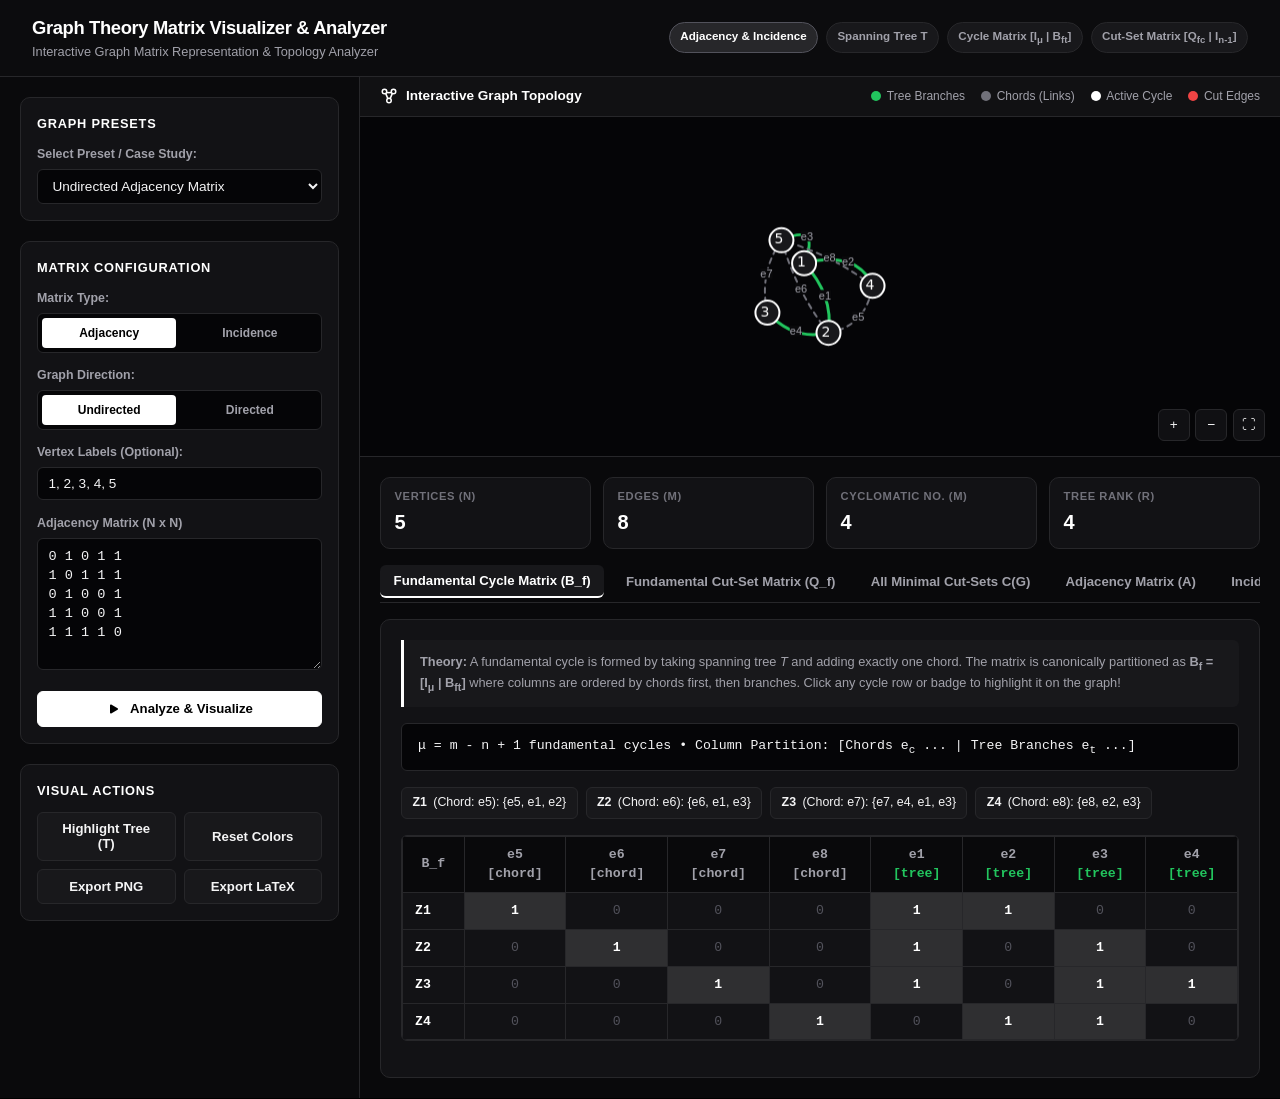
==== commit 70be0a66: "Fix node clipping with overflow bounds, central gravity, and auto-fit padding" ====
--- a/index.html
+++ b/index.html
@@ -121,6 +121,11 @@
 
         <div class="network-canvas-wrapper">
           <div id="graphCanvas"></div>
+          <div class="canvas-controls">
+            <button id="btnZoomIn" class="ctrl-btn" title="Zoom In">+</button>
+            <button id="btnZoomOut" class="ctrl-btn" title="Zoom Out">&minus;</button>
+            <button id="btnFit" class="ctrl-btn" title="Fit Graph View">&#x26F6;</button>
+          </div>
         </div>
       </section>
 
--- a/static/css/style.css
+++ b/static/css/style.css
@@ -278,12 +278,13 @@
 /* Visualization Panel */
 .viz-section {
   position: relative;
-  height: 48%;
+  height: 50%;
   min-height: 380px;
   background-color: #050507;
   border-bottom: 1px solid var(--border-color);
   display: flex;
   flex-direction: column;
+  overflow: hidden;
 }
 
 .viz-header {
@@ -295,6 +296,7 @@
   justify-content: space-between;
   align-items: center;
   z-index: 10;
+  flex-shrink: 0;
 }
 
 .viz-title {
@@ -330,11 +332,18 @@
   position: relative;
   width: 100%;
   height: 100%;
+  min-height: 0;
+  overflow: hidden;
 }
 
 #graphCanvas {
   width: 100%;
   height: 100%;
+  position: absolute;
+  top: 0;
+  left: 0;
+  right: 0;
+  bottom: 0;
 }
 
 .canvas-controls {
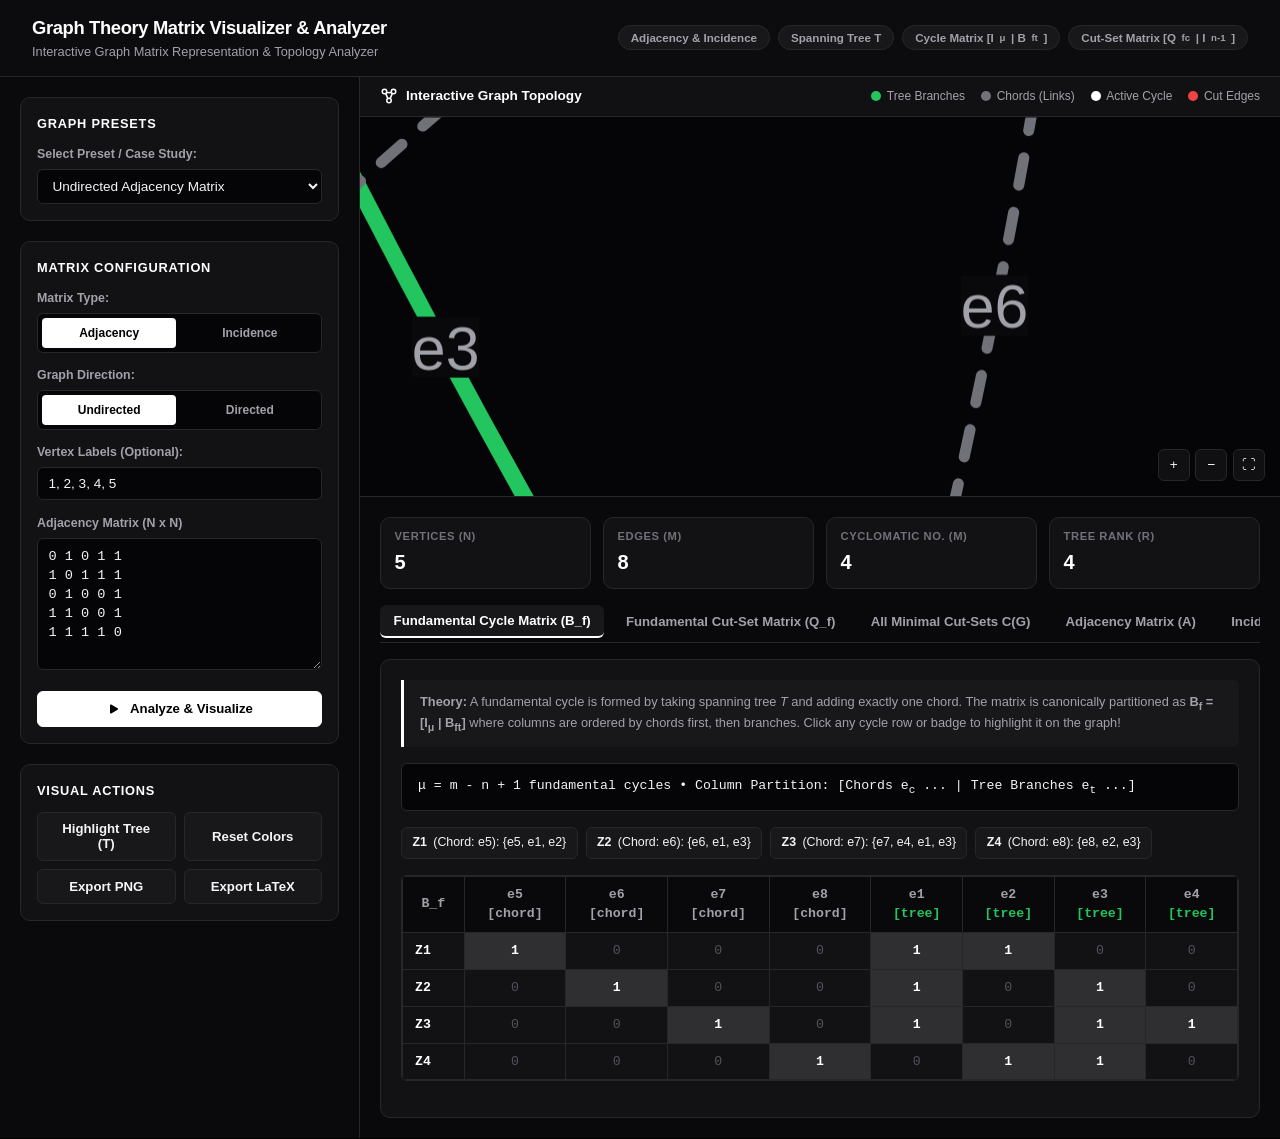
==== commit 713df3df: "Convert header badges into interactive navigation and quick-action buttons" ====
--- a/index.html
+++ b/index.html
@@ -16,10 +16,10 @@
       </div>
     </div>
     <div class="header-badges">
-      <span class="badge badge-primary">Adjacency & Incidence</span>
-      <span class="badge">Spanning Tree T</span>
-      <span class="badge">Cycle Matrix [I<sub>&mu;</sub> | B<sub>ft</sub>]</span>
-      <span class="badge">Cut-Set Matrix [Q<sub>fc</sub> | I<sub>n-1</sub>]</span>
+      <button type="button" class="badge" data-action="tab-adj" title="Jump to Adjacency & Incidence Matrix">Adjacency &amp; Incidence</button>
+      <button type="button" class="badge" data-action="toggle-tree" title="Highlight Spanning Tree T on Graph">Spanning Tree T</button>
+      <button type="button" class="badge" data-action="tab-cycle" title="Jump to Fundamental Cycle Matrix">Cycle Matrix [I<sub>&mu;</sub> | B<sub>ft</sub>]</button>
+      <button type="button" class="badge" data-action="tab-cutset" title="Jump to Cut-Set Matrix">Cut-Set Matrix [Q<sub>fc</sub> | I<sub>n-1</sub>]</button>
     </div>
   </header>
 
--- a/static/css/style.css
+++ b/static/css/style.css
@@ -75,13 +75,33 @@
 }
 
 .badge {
+  font-family: inherit;
   font-size: 0.725rem;
-  padding: 0.25rem 0.65rem;
+  padding: 0.3rem 0.75rem;
   border-radius: 9999px;
   font-weight: 600;
   border: 1px solid var(--border-color);
   background: #18181b;
   color: var(--text-secondary);
+  cursor: pointer;
+  user-select: none;
+  transition: all 0.15s ease;
+  display: inline-flex;
+  align-items: center;
+  gap: 0.35rem;
+  text-decoration: none;
+  outline: none;
+}
+
+.badge:hover {
+  background: #27272a;
+  border-color: #71717a;
+  color: #ffffff;
+  transform: translateY(-1px);
+}
+
+.badge:active {
+  transform: translateY(1px);
 }
 
 .badge-primary {
@@ -278,8 +298,8 @@
 /* Visualization Panel */
 .viz-section {
   position: relative;
-  height: 50%;
-  min-height: 380px;
+  height: 52%;
+  min-height: 420px;
   background-color: #050507;
   border-bottom: 1px solid var(--border-color);
   display: flex;
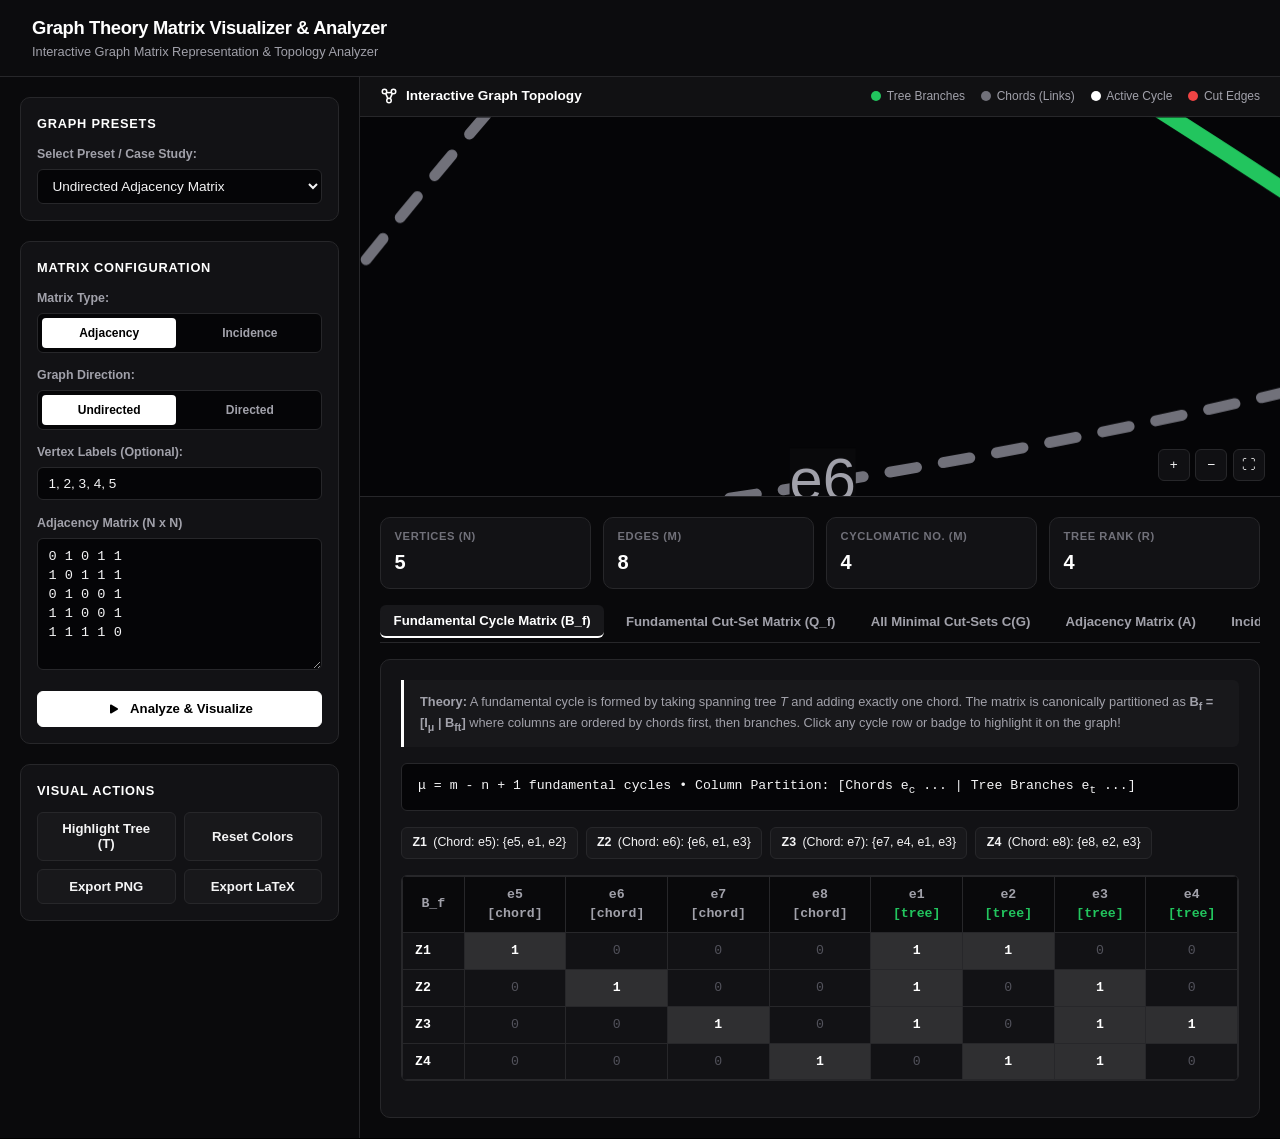
==== commit 8c3ddb11: "Remove header badges entirely for minimal clean header" ====
--- a/index.html
+++ b/index.html
@@ -15,12 +15,6 @@
         <p>Interactive Graph Matrix Representation & Topology Analyzer</p>
       </div>
     </div>
-    <div class="header-badges">
-      <button type="button" class="badge" data-action="tab-adj" title="Jump to Adjacency & Incidence Matrix">Adjacency &amp; Incidence</button>
-      <button type="button" class="badge" data-action="toggle-tree" title="Highlight Spanning Tree T on Graph">Spanning Tree T</button>
-      <button type="button" class="badge" data-action="tab-cycle" title="Jump to Fundamental Cycle Matrix">Cycle Matrix [I<sub>&mu;</sub> | B<sub>ft</sub>]</button>
-      <button type="button" class="badge" data-action="tab-cutset" title="Jump to Cut-Set Matrix">Cut-Set Matrix [Q<sub>fc</sub> | I<sub>n-1</sub>]</button>
-    </div>
   </header>
 
   <div class="app-container">
--- a/static/css/style.css
+++ b/static/css/style.css
@@ -68,47 +68,7 @@
   color: var(--text-secondary);
 }
 
-.header-badges {
-  display: flex;
-  gap: 0.5rem;
-  flex-wrap: wrap;
-}
-
-.badge {
-  font-family: inherit;
-  font-size: 0.725rem;
-  padding: 0.3rem 0.75rem;
-  border-radius: 9999px;
-  font-weight: 600;
-  border: 1px solid var(--border-color);
-  background: #18181b;
-  color: var(--text-secondary);
-  cursor: pointer;
-  user-select: none;
-  transition: all 0.15s ease;
-  display: inline-flex;
-  align-items: center;
-  gap: 0.35rem;
-  text-decoration: none;
-  outline: none;
-}
-
-.badge:hover {
-  background: #27272a;
-  border-color: #71717a;
-  color: #ffffff;
-  transform: translateY(-1px);
-}
-
-.badge:active {
-  transform: translateY(1px);
-}
-
-.badge-primary {
-  border-color: #52525b;
-  background: #27272a;
-  color: #ffffff;
-}
+
 
 .app-container {
   display: grid;
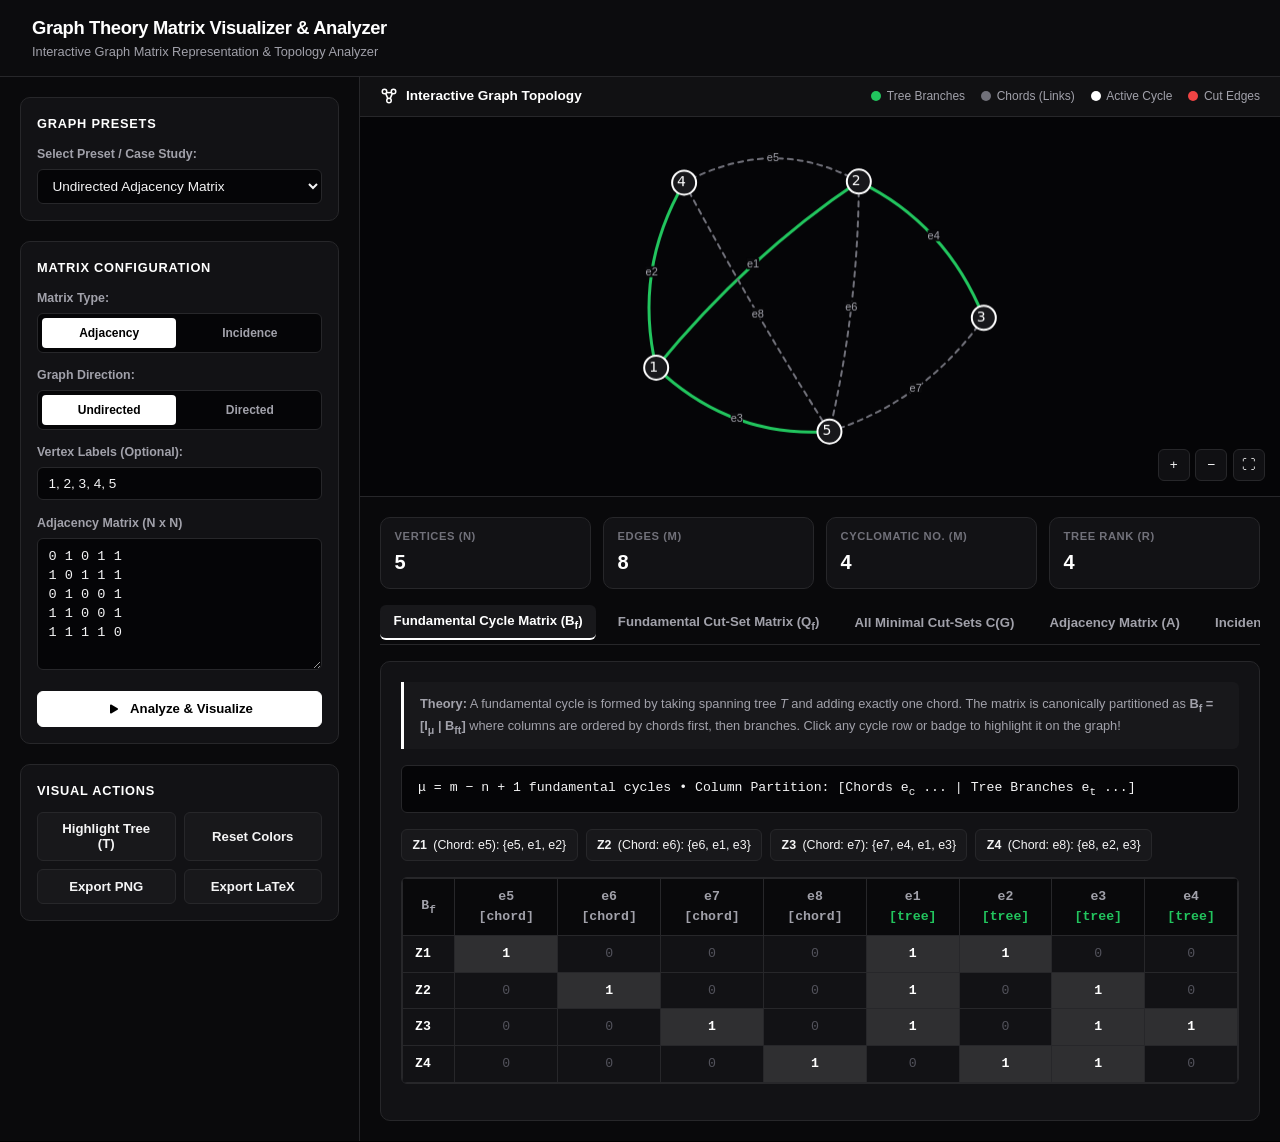
==== commit f3b70785: "Clean up raw subscripts and backslash notation like V\S, B_f, Q_f, G1" ====
--- a/index.html
+++ b/index.html
@@ -29,7 +29,7 @@
             <option value="slide4_directed">Directed Adjacency Matrix</option>
             <option value="slide6_digraph">Digraph Incidence Matrix</option>
             <option value="slide9_cycles">Fundamental Cycles Model</option>
-            <option value="slide10_cutsets">Cut-Set Matrix G1 Model</option>
+            <option value="slide10_cutsets">Cut-Set Matrix (Graph G₁) Model</option>
             <option value="exercise1">Case Study 1: AI Service Architecture</option>
             <option value="exercise2">Case Study 2: Data Centers Network</option>
           </select>
@@ -147,8 +147,8 @@
 
         <!-- Tab Navigation -->
         <div class="tabs-nav">
-          <button class="tab-btn active" data-target="tabCycle">Fundamental Cycle Matrix (B_f)</button>
-          <button class="tab-btn" data-target="tabCutset">Fundamental Cut-Set Matrix (Q_f)</button>
+          <button class="tab-btn active" data-target="tabCycle">Fundamental Cycle Matrix (B<sub>f</sub>)</button>
+          <button class="tab-btn" data-target="tabCutset">Fundamental Cut-Set Matrix (Q<sub>f</sub>)</button>
           <button class="tab-btn" data-target="tabAllCutsets">All Minimal Cut-Sets C(G)</button>
           <button class="tab-btn" data-target="tabAdjacency">Adjacency Matrix (A)</button>
           <button class="tab-btn" data-target="tabIncidence">Incidence Matrix (M)</button>
@@ -161,7 +161,7 @@
             <strong>Theory:</strong> A fundamental cycle is formed by taking spanning tree <em>T</em> and adding exactly one chord. 
             The matrix is canonically partitioned as <strong>B<sub>f</sub> = [I<sub>&mu;</sub> | B<sub>ft</sub>]</strong> where columns are ordered by chords first, then branches. Click any cycle row or badge to highlight it on the graph!
           </div>
-          <div class="formula-box">&mu; = m - n + 1 fundamental cycles &bull; Column Partition: [Chords e<sub>c</sub> ... | Tree Branches e<sub>t</sub> ...]</div>
+          <div class="formula-box">&mu; = m &minus; n + 1 fundamental cycles &bull; Column Partition: [Chords e<sub>c</sub> ... | Tree Branches e<sub>t</sub> ...]</div>
           <div class="list-badges" id="cycleBadges"></div>
           <div class="table-responsive" id="tableCycle"></div>
         </div>
@@ -169,10 +169,10 @@
         <!-- Tab 2: Fundamental Cut-Set Matrix -->
         <div id="tabCutset" class="tab-pane">
           <div class="info-banner">
-            <strong>Theory:</strong> Removing one branch from spanning tree <em>T</em> splits it into two components (V<sub>1</sub> and V<sub>2</sub>). The edges connecting V<sub>1</sub> and V<sub>2</sub> form a fundamental cut-set. 
+            <strong>Theory:</strong> Removing one branch from spanning tree <em>T</em> splits it into two components (<em>V<sub>1</sub></em> and <em>V<sub>2</sub></em>). The edges connecting <em>V<sub>1</sub></em> and <em>V<sub>2</sub></em> form a fundamental cut-set. 
             Canonical form: <strong>Q<sub>f</sub> = [Q<sub>fc</sub> | I<sub>n-1</sub>]</strong>. Orthogonality holds: <em>B<sub>f</sub> &bull; Q<sub>f</sub><sup>T</sup> &equiv; 0 (mod 2)</em>. Click a row to see the partition!
           </div>
-          <div class="formula-box">Rank r = n - 1 fundamental cut-sets &bull; Orthogonality: Q<sub>fc</sub> = B<sub>ft</sub><sup>T</sup> (mod 2)</div>
+          <div class="formula-box">Rank r = n &minus; 1 fundamental cut-sets &bull; Orthogonality: Q<sub>fc</sub> = B<sub>ft</sub><sup>T</sup> (mod 2)</div>
           <div class="list-badges" id="cutsetBadges"></div>
           <div class="table-responsive" id="tableCutset"></div>
         </div>
@@ -180,7 +180,7 @@
         <!-- Tab 3: All Minimal Cut-Sets -->
         <div id="tabAllCutsets" class="tab-pane">
           <div class="info-banner">
-            <strong>Cut-Edge / Cut-Set Matrix C(G):</strong> Enumerates all minimal cuts whose removal disconnects the graph into two connected components (S and V\S). Matches standard cut-sets <em>c<sub>1</sub> ... c<sub>8</sub></em>.
+            <strong>Cut-Edge / Cut-Set Matrix C(G):</strong> Enumerates all minimal cuts whose removal disconnects the graph into two connected components: <em>S</em> and <em>V &minus; S</em>. Matches standard cut-sets <em>c<sub>1</sub>, c<sub>2</sub>, &hellip;, c<sub>8</sub></em>.
           </div>
           <div class="list-badges" id="allCutsetsBadges"></div>
           <div class="table-responsive" id="tableAllCutsets"></div>
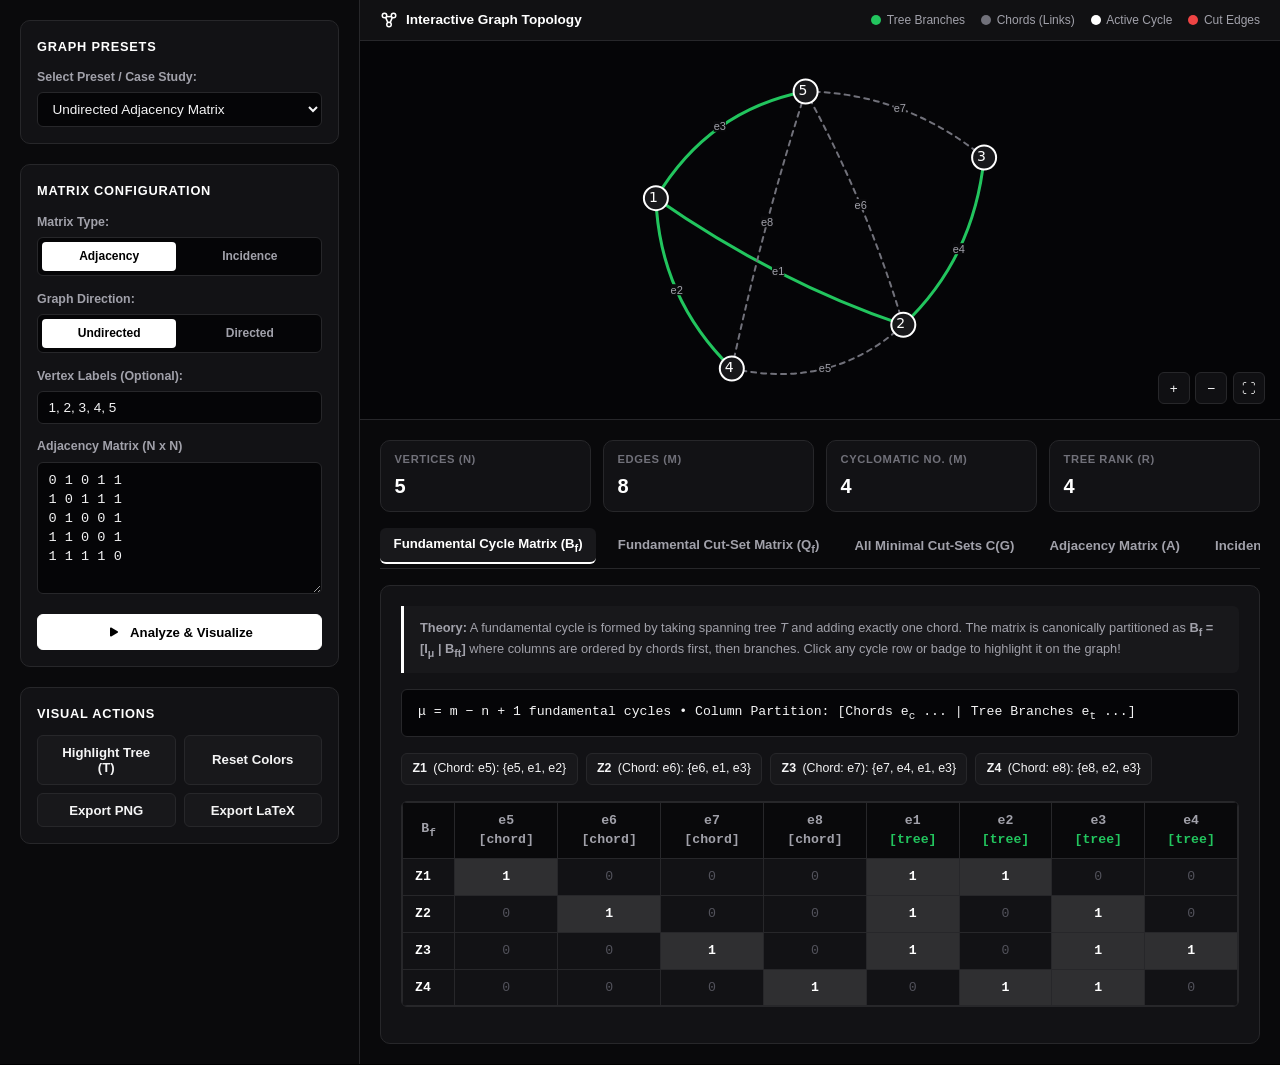
==== commit bf14614e: "Remove header bar and titles for full-height stealth workspace" ====
--- a/index.html
+++ b/index.html
@@ -8,15 +8,6 @@
   <script src="static/js/vis-network.min.js"></script>
 </head>
 <body>
-  <header>
-    <div class="brand-wrapper">
-      <div class="brand-info">
-        <h1>Graph Theory Matrix Visualizer & Analyzer</h1>
-        <p>Interactive Graph Matrix Representation & Topology Analyzer</p>
-      </div>
-    </div>
-  </header>
-
   <div class="app-container">
     <!-- Sidebar Inputs -->
     <aside class="sidebar">
--- a/static/css/style.css
+++ b/static/css/style.css
@@ -39,43 +39,12 @@
   flex-direction: column;
 }
 
-header {
-  background-color: #0c0c0e;
-  border-bottom: 1px solid var(--border-color);
-  padding: 0.9rem 2rem;
-  display: flex;
-  justify-content: space-between;
-  align-items: center;
-  flex-wrap: wrap;
-  gap: 1rem;
-}
-
-.brand-wrapper {
-  display: flex;
-  align-items: center;
-  gap: 0.75rem;
-}
-
-.brand-info h1 {
-  font-size: 1.15rem;
-  font-weight: 700;
-  letter-spacing: -0.02em;
-  color: #ffffff;
-}
-
-.brand-info p {
-  font-size: 0.8rem;
-  color: var(--text-secondary);
-}
-
-
-
 .app-container {
   display: grid;
   grid-template-columns: 360px 1fr;
   flex: 1;
   overflow: hidden;
-  height: calc(100vh - 67px);
+  height: 100vh;
 }
 
 @media (max-width: 1024px) {
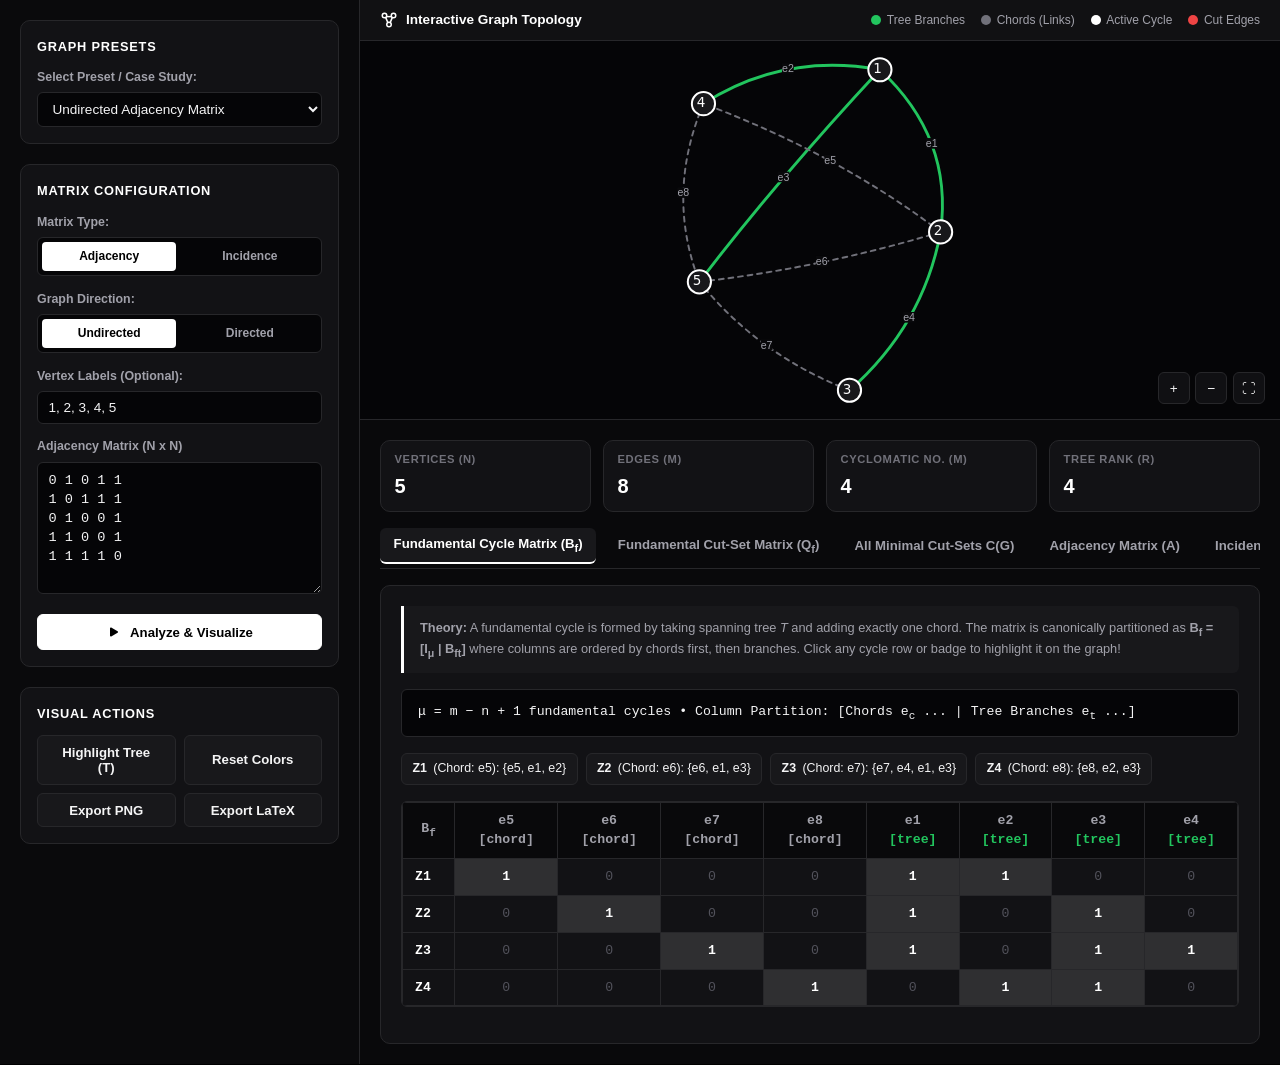
==== commit a26aee06: "Remove Analytical Graph Topology Case Studies Solutions banner" ====
--- a/index.html
+++ b/index.html
@@ -195,9 +195,6 @@
 
         <!-- Tab 6: Exercises Walkthrough -->
         <div id="tabExercises" class="tab-pane">
-          <div class="info-banner">
-            <strong>Analytical Graph Topology Case Studies Solutions</strong>
-          </div>
           <div style="display: grid; grid-template-columns: 1fr 1fr; gap: 1.5rem;">
             <div style="background: var(--bg-input); padding: 1rem; border-radius: var(--radius-sm); border: 1px solid var(--border-color);">
               <h3 style="color: #ffffff; margin-bottom: 0.5rem;">Case Study 1: AI Service Architecture</h3>
